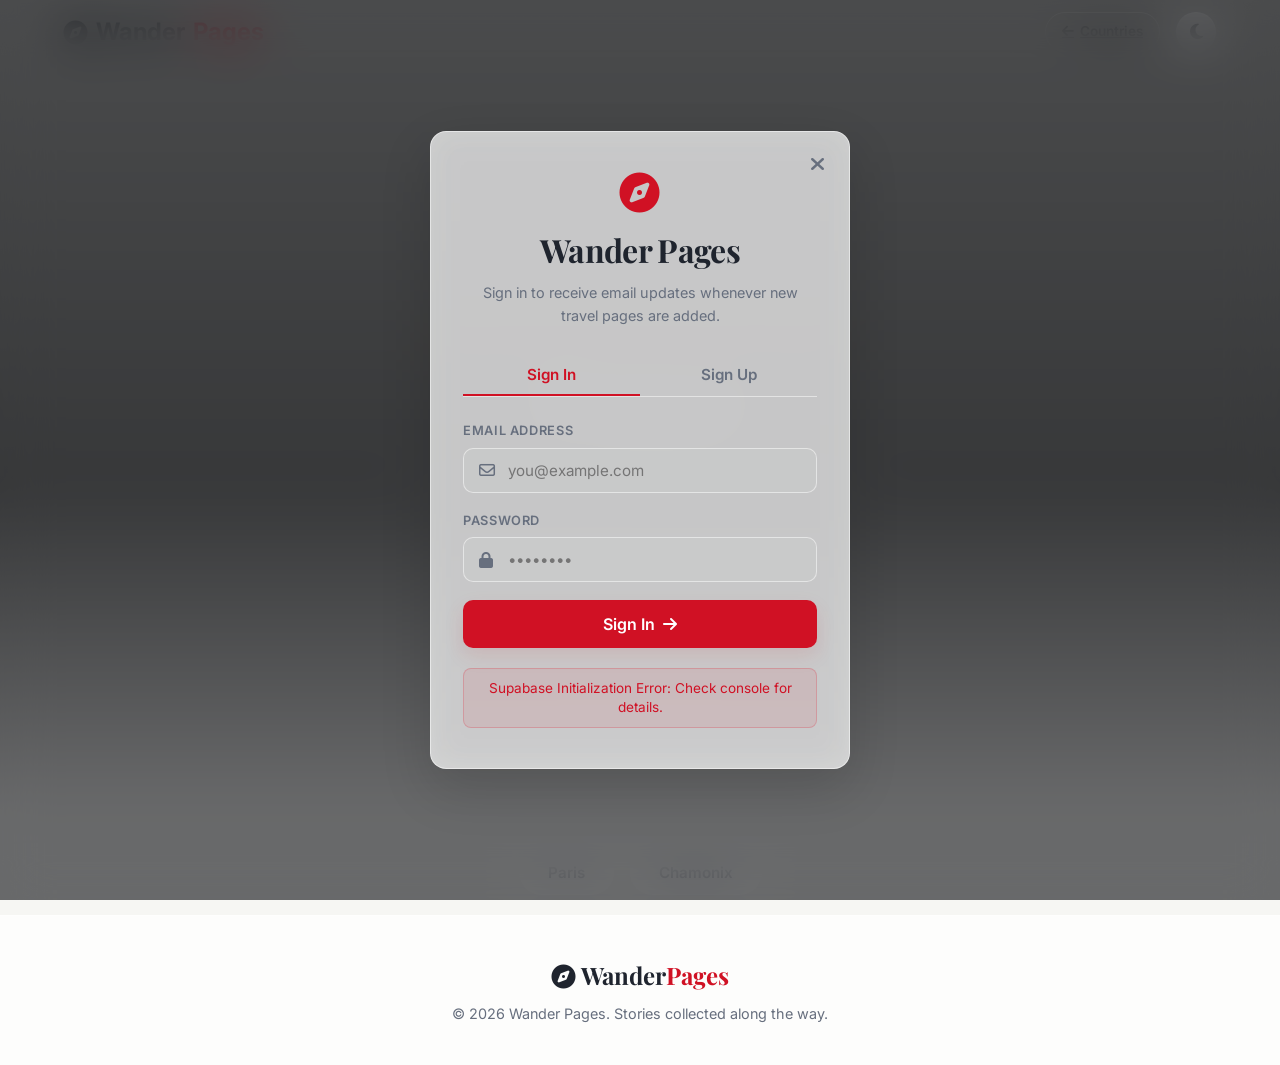
==== countries/france/index.html @ b69f9ffd "Convert website to multi-page static architecture with separated country folders" ====
<!DOCTYPE html>
<html lang="en" data-theme="light">
<head>
  <meta charset="UTF-8">
  <meta name="viewport" content="width=device-width, initial-scale=1.0">
  <title>France Journeys - Wander Pages</title>
  <meta name="description" content="Wander Pages is a personal travel diary sharing photographs, memories and stories collected along the way.">
  
  <!-- Font & CDN Optimizations -->
  <link rel="preconnect" href="https://cdnjs.cloudflare.com" crossorigin>
  <link rel="preconnect" href="https://fonts.googleapis.com">
  <link rel="preconnect" href="https://fonts.gstatic.com" crossorigin>
  <link href="https://fonts.googleapis.com/css2?family=Inter:wght@300;400;500;600;700&family=Playfair+Display:ital,wght@0,400;0,600;0,700;1,400&display=swap" rel="stylesheet">
  
  <!-- FontAwesome for Premium Icons -->
  <link rel="stylesheet" href="https://cdnjs.cloudflare.com/ajax/libs/font-awesome/6.4.0/css/all.min.css" integrity="sha512-iecdLmaskl7CVkqkXNQ/ZH/XLlvWZOJyj7Yy7tcenmpD1ypASozpmT/E0iPtmFIB46ZmdtAc9eNBvH0H/ZpiBw==" crossorigin="anonymous" referrerpolicy="no-referrer" />
  
  <!-- Custom Stylesheet -->
  <link rel="stylesheet" href="/style.css">
</head>
<body>

  <!-- Authentication Overlay Screen -->
  <div id="auth-overlay" class="auth-overlay">
    <div class="auth-card glass-panel">
      <!-- Close button to skip login -->
      <button id="auth-close-btn" class="auth-close-btn" aria-label="Close" title="Browse without logging in">
        <i class="fa-solid fa-xmark"></i>
      </button>
      <div class="auth-header">
        <i class="fa-solid fa-compass auth-logo-icon"></i>
        <h2>Wander Pages</h2>
        <p>Sign in to receive email updates whenever new travel pages are added.</p>
      </div>
      
      <!-- Tabs for toggling sign-in / sign-up -->
      <div class="auth-tabs">
        <button id="tab-signin" class="auth-tab-btn active">Sign In</button>
        <button id="tab-signup" class="auth-tab-btn">Sign Up</button>
      </div>

      <!-- Sign In Form -->
      <form id="signin-form" class="auth-form active">
        <div class="form-group">
          <label for="signin-email">Email Address</label>
          <div class="input-wrapper">
            <i class="fa-regular fa-envelope"></i>
            <input type="email" id="signin-email" placeholder="you@example.com" required>
          </div>
        </div>
        <div class="form-group">
          <label for="signin-password">Password</label>
          <div class="input-wrapper">
            <i class="fa-solid fa-lock"></i>
            <input type="password" id="signin-password" placeholder="••••••••" required>
          </div>
        </div>
        <button type="submit" class="auth-submit-btn">Sign In <i class="fa-solid fa-arrow-right"></i></button>
      </form>

      <!-- Sign Up Form -->
      <form id="signup-form" class="auth-form">
        <div class="form-group">
          <label for="signup-email">Email Address</label>
          <div class="input-wrapper">
            <i class="fa-regular fa-envelope"></i>
            <input type="email" id="signup-email" placeholder="you@example.com" required>
          </div>
        </div>
        <div class="form-group">
          <label for="signup-password">Password</label>
          <div class="input-wrapper">
            <i class="fa-solid fa-lock"></i>
            <input type="password" id="signup-password" placeholder="Min. 6 characters" minlength="6" required>
          </div>
        </div>
        <button type="submit" class="auth-submit-btn">Create Account <i class="fa-solid fa-user-plus"></i></button>
      </form>

      <!-- Status Messages -->
      <div id="auth-message" class="auth-message"></div>
    </div>
  </div>

  <!-- Navigation Header -->
  <header id="main-header">
    <div class="container nav-container">
      <a href="/" class="logo" id="header-logo-home">
        <i class="fa-solid fa-compass"></i> Wander<span>Pages</span>
      </a>
      
      <!-- Dynamic Stats Badges (Hidden on main country selector page) -->
      <div class="stats-pill-group" id="stats-pill-group" style="display: none;">
        <span class="stats-pill" id="stat-country"><i class="fa-solid fa-earth-americas"></i> Country</span>
        <span class="stats-pill" id="stat-city"><i class="fa-solid fa-city"></i> City</span>
        <span class="stats-pill" id="stat-days"><i class="fa-solid fa-calendar-days"></i> Duration</span>
      </div>

      <!-- Controls Group -->
      <div class="header-controls">
        <!-- Back to Countries Link -->
        <a href="/" class="back-btn-header" id="back-to-countries-btn">
          <i class="fa-solid fa-arrow-left"></i> Countries
        </a>

        <!-- User profile controls (loaded dynamically) -->
        <div class="user-profile-controls" id="user-controls" style="display: none;">
          <span class="user-email-text" id="user-email"></span>
          <button class="icon-btn" id="logout-btn" aria-label="Log Out" title="Sign Out">
            <i class="fa-solid fa-right-from-bracket"></i>
          </button>
        </div>

        <!-- Guest Sign In Button -->
        <button class="back-btn-header" id="login-btn" style="display: none;">
          <i class="fa-solid fa-right-to-bracket"></i> Sign In
        </button>

        <!-- Theme Toggle -->
        <button class="theme-toggle-btn" id="theme-toggle" aria-label="Toggle Theme">
          <i class="fa-solid fa-moon"></i>
        </button>
      </div>
    </div>
  </header>

  <!-- Hero Landing Section -->
  <section class="hero" id="hero-section">
    <div class="hero-content">
      <div class="hero-tagline" id="hero-tagline-text">Explore My Travels</div>
      <h1 id="hero-title-text">France</h1>
      <p class="lead" id="hero-lead-text">From soaring alpine glaciers to historical landmarks.</p>
    </div>
    
    <a href="#main-content-anchor" class="scroll-indicator">
      <span>Explore My Journeys</span>
      <i class="fa-solid fa-chevron-down"></i>
    </a>
  </section>

  <!-- Anchor to scroll down to -->
  <div id="main-content-anchor" style="position: relative; top: -80px;"></div>

  <!-- City Tabs Selector Container -->
  <div class="container" id="city-selector-view" style="display: none;">
    <!-- Rendered dynamically by app.js only if country has multiple cities -->
  </div>

  <!-- Main Layout Section (Journal Chapters View, Hidden by default) -->
  <main class="container main-layout" id="journal-section" style="display: none;">
    
    <!-- Sidebar navigation -->
    <aside class="sidebar glass-panel">
      <h2 class="sidebar-title">
        <i class="fa-solid fa-map-location-dot"></i> Chapters
      </h2>
      <ul class="chapter-nav-list" id="chapter-list">
        <!-- Chapters loaded based on active city -->
      </ul>
    </aside>

    <!-- Content details -->
    <article class="content-area glass-panel" id="content-container">
      <div class="chapter-content">
        <p>Loading journal contents...</p>
      </div>
    </article>

  </main>

  <!-- Image Lightbox Modal -->
  <div class="lightbox" id="image-lightbox">
    <div class="lightbox-content">
      <button class="lightbox-close" id="lightbox-close-btn">&times;</button>
      <img src="" alt="" id="lightbox-img">
      <div class="lightbox-caption" id="lightbox-caption-text">Image Caption</div>
      
      <!-- Nav Arrows -->
      <button class="lightbox-nav lightbox-prev" id="lightbox-prev-btn"><i class="fa-solid fa-chevron-left"></i></button>
      <button class="lightbox-nav lightbox-next" id="lightbox-next-btn"><i class="fa-solid fa-chevron-right"></i></button>
    </div>
  </div>

  <!-- Footer Section -->
  <footer>
    <div class="container">
      <div class="footer-logo">
        <i class="fa-solid fa-compass"></i> Wander<span>Pages</span>
      </div>
      <p>&copy; 2026 Wander Pages. Stories collected along the way.</p>
    </div>
  </footer>

  <!-- Scripts -->
  <!-- Supabase JS Client library CDN -->
  <script src="https://cdn.jsdelivr.net/npm/@supabase/supabase-js@2" defer></script>
  <script src="/config.js" defer></script>
  <script src="/data/france-data.js" defer></script>
  <script src="/app.js" defer></script>
</body>
</html>
---- style.css ----
/* Import Google Fonts */
@import url('https://fonts.googleapis.com/css2?family=Inter:wght@300;400;500;600;700&family=Playfair+Display:ital,wght@0,400;0,600;0,700;1,400&display=swap');

/* CSS Variables */
:root {
  --primary-color: hsl(354, 85%, 44%);      /* Swiss Crimson Red */
  --primary-hover: hsl(354, 85%, 38%);
  --secondary-color: hsl(38, 62%, 52%);     /* Warm Brass/Gold */
  --transition-speed: 0.22s;
  --transition-bezier: cubic-bezier(0.22, 1, 0.36, 1);
  --border-radius: 16px;
  --box-shadow: 0 10px 30px rgba(0, 0, 0, 0.05);

  /* Light Theme Variables */
  --bg-color: hsl(45, 15%, 96%);            /* Soft warm paper white */
  --bg-card: rgba(255, 255, 255, 0.75);     /* Glassmorphism white */
  --bg-card-hover: rgba(255, 255, 255, 0.9);
  --border-color: rgba(255, 255, 255, 0.5);
  --text-main: hsl(220, 20%, 15%);          /* Off-black/Slate */
  --text-muted: hsl(220, 10%, 45%);
  --glass-shadow: 0 8px 32px 0 rgba(100, 110, 140, 0.08);
  --accent-glow: rgba(222, 17, 39, 0.1);
  --scrollbar-track: hsl(45, 10%, 90%);
  --scrollbar-thumb: hsl(45, 10%, 75%);
}

[data-theme="dark"] {
  /* Dark Theme Variables */
  --bg-color: hsl(222, 25%, 8%);            /* Ink Black/Midnight Blue */
  --bg-card: rgba(20, 24, 33, 0.7);         /* Glassmorphism dark */
  --bg-card-hover: rgba(28, 34, 46, 0.85);
  --border-color: rgba(255, 255, 255, 0.08);
  --text-main: hsl(210, 17%, 90%);          /* Soft silver white */
  --text-muted: hsl(218, 11%, 65%);
  --glass-shadow: 0 8px 32px 0 rgba(0, 0, 0, 0.3);
  --accent-glow: rgba(222, 17, 39, 0.25);
  --scrollbar-track: hsl(222, 20%, 12%);
  --scrollbar-thumb: hsl(222, 15%, 25%);
}

/* Reset & Base Styles */
* {
  box-sizing: border-box;
  margin: 0;
  padding: 0;
}

html {
  scroll-behavior: smooth;
}

body {
  font-family: 'Inter', sans-serif;
  background-color: var(--bg-color);
  color: var(--text-main);
  line-height: 1.6;
  overflow-x: hidden;
  transition: background-color var(--transition-speed) var(--transition-bezier), 
              color var(--transition-speed) var(--transition-bezier);
}

/* Scrollbar Styling */
::-webkit-scrollbar {
  width: 10px;
}

::-webkit-scrollbar-track {
  background: var(--scrollbar-track);
}

::-webkit-scrollbar-thumb {
  background: var(--scrollbar-thumb);
  border-radius: 5px;
}

::-webkit-scrollbar-thumb:hover {
  background: var(--primary-color);
}

/* Typography */
h1, h2, h3, .font-display {
  font-family: 'Playfair Display', serif;
  font-weight: 700;
  letter-spacing: -0.02em;
}

p {
  font-weight: 400;
  color: var(--text-muted);
}

/* Container */
.container {
  max-width: 1200px;
  margin: 0 auto;
  padding: 0 24px;
}

/* Glassmorphism Card Style Utility */
.glass-panel {
  background: var(--bg-card);
  backdrop-filter: blur(16px);
  -webkit-backdrop-filter: blur(16px);
  border: 1px solid var(--border-color);
  border-radius: var(--border-radius);
  box-shadow: var(--glass-shadow);
  transition: background var(--transition-speed) var(--transition-bezier),
              border-color var(--transition-speed) var(--transition-bezier),
              transform 0.3s var(--transition-bezier),
              box-shadow 0.3s var(--transition-bezier);
}

/* Navigation Bar */
header {
  position: fixed;
  top: 0;
  left: 0;
  right: 0;
  z-index: 1000;
  padding: 12px 0; /* Keep header padding constant to prevent layout shifts (CLS) on scroll */
  transition: background-color var(--transition-speed) var(--transition-bezier),
              border-color var(--transition-speed) var(--transition-bezier),
              box-shadow var(--transition-speed) var(--transition-bezier);
}

header.scrolled {
  background: var(--bg-card);
  backdrop-filter: blur(12px);
  -webkit-backdrop-filter: blur(12px);
  border-bottom: 1px solid var(--border-color);
  box-shadow: var(--glass-shadow);
}

.nav-container {
  display: flex;
  justify-content: space-between;
  align-items: center;
}

.logo {
  font-size: 1.5rem;
  font-weight: 700;
  color: var(--text-main);
  text-decoration: none;
  display: flex;
  align-items: center;
  gap: 8px;
}

.logo span {
  color: var(--primary-color);
}

.stats-pill-group {
  display: flex;
  gap: 8px;
}

.stats-pill {
  font-size: 0.75rem;
  font-weight: 600;
  padding: 6px 12px;
  background: rgba(222, 17, 39, 0.08);
  border: 1px solid rgba(222, 17, 39, 0.15);
  color: var(--primary-color);
  border-radius: 100px;
}

.theme-toggle-btn {
  background: var(--bg-card);
  border: 1px solid var(--border-color);
  color: var(--text-main);
  cursor: pointer;
  width: 40px;
  height: 40px;
  border-radius: 50%;
  display: flex;
  align-items: center;
  justify-content: center;
  font-size: 1.1rem;
  box-shadow: var(--glass-shadow);
  transition: transform 0.3s var(--transition-bezier), background-color 0.3s;
}

.theme-toggle-btn:hover {
  transform: scale(1.1) rotate(15deg);
  background-color: var(--bg-card-hover);
}

/* Hero Section */
.hero {
  position: relative;
  height: 90vh;
  min-height: 600px;
  display: flex;
  align-items: center;
  justify-content: center;
  text-align: center;
  color: #fff;
  background-size: cover;
  background-position: center;
  background-attachment: fixed;
  overflow: hidden;
}

.hero::before {
  content: '';
  position: absolute;
  top: 0;
  left: 0;
  width: 100%;
  height: 100%;
  background: linear-gradient(
    to bottom,
    rgba(0, 0, 0, 0.3) 0%,
    rgba(0, 0, 0, 0.5) 60%,
    var(--bg-color) 100%
  );
  z-index: 1;
  transition: background var(--transition-speed) var(--transition-bezier);
}

.hero-content {
  position: relative;
  z-index: 2;
  max-width: 800px;
  padding: 0 20px;
  margin-top: 50px;
}

.hero-tagline {
  font-size: 0.9rem;
  font-weight: 700;
  text-transform: uppercase;
  letter-spacing: 0.3em;
  color: var(--secondary-color);
  margin-bottom: 16px;
  animation: fadeInDown 1s var(--transition-bezier);
}

.hero h1 {
  font-size: 4rem;
  margin-bottom: 24px;
  line-height: 1.1;
  text-shadow: 0 2px 20px rgba(0, 0, 0, 0.2);
  animation: fadeInUp 1s var(--transition-bezier);
}

.hero p.lead {
  font-size: 1.25rem;
  color: rgba(255, 255, 255, 0.9);
  max-width: 600px;
  margin: 0 auto 32px auto;
  text-shadow: 0 2px 10px rgba(0, 0, 0, 0.2);
  font-weight: 300;
  animation: fadeInUp 1.2s var(--transition-bezier);
}

.scroll-indicator {
  position: absolute;
  bottom: 40px;
  left: 50%;
  transform: translateX(-50%);
  z-index: 2;
  color: rgba(255, 255, 255, 0.7);
  font-size: 0.8rem;
  letter-spacing: 0.15em;
  text-transform: uppercase;
  display: flex;
  flex-direction: column;
  align-items: center;
  gap: 8px;
  text-decoration: none;
  animation: bounce 2s infinite;
}

.scroll-indicator i {
  font-size: 1.2rem;
}

/* Main Layout Grid */
.main-layout {
  display: grid;
  grid-template-columns: 320px 1fr;
  gap: 40px;
  margin-top: -80px; /* Overlap hero */
  position: relative;
  z-index: 10;
  padding-bottom: 100px;
}

/* Sidebar Navigation */
.sidebar {
  position: sticky;
  top: 100px;
  height: fit-content;
  padding: 30px;
}

.sidebar-title {
  font-size: 1.25rem;
  margin-bottom: 20px;
  padding-bottom: 12px;
  border-bottom: 2px solid rgba(222, 17, 39, 0.2);
  display: flex;
  align-items: center;
  gap: 10px;
}

.sidebar-title i {
  color: var(--primary-color);
}

.chapter-nav-list {
  display: flex;
  flex-direction: column;
  gap: 12px;
  list-style: none;
}

.chapter-nav-item {
  width: 100%;
}

.chapter-btn {
  width: 100%;
  text-align: left;
  background: transparent;
  border: 1px solid transparent;
  color: var(--text-muted);
  padding: 14px 20px;
  border-radius: 12px;
  cursor: pointer;
  font-family: 'Inter', sans-serif;
  font-weight: 500;
  font-size: 0.95rem;
  display: flex;
  flex-direction: column;
  gap: 4px;
  transition: background-color var(--transition-speed) var(--transition-bezier),
              border-color var(--transition-speed) var(--transition-bezier),
              color var(--transition-speed) var(--transition-bezier),
              transform var(--transition-speed) var(--transition-bezier),
              box-shadow var(--transition-speed) var(--transition-bezier);
}

.chapter-btn > span {
  display: flex;
  align-items: center;
  gap: 8px;
  transition: transform var(--transition-speed) var(--transition-bezier);
}

.chapter-btn .btn-subtitle {
  font-size: 0.75rem;
  color: var(--text-muted);
  opacity: 0.8;
  font-weight: 400;
}

.chapter-btn:hover {
  background: var(--bg-card-hover);
  color: var(--text-main);
  border-color: var(--border-color);
}

.chapter-btn:hover > span {
  transform: translateX(4px); /* Hardware accelerated translation instead of changing padding-left */
}

.chapter-btn.active {
  background: var(--primary-color);
  color: #fff;
  box-shadow: 0 8px 24px var(--accent-glow);
  transform: translateY(-2px);
}

.chapter-btn.active .btn-subtitle {
  color: rgba(255, 255, 255, 0.8);
}

/* Content Area */
.content-area {
  min-height: 600px;
}

.chapter-content {
  padding: 40px;
  opacity: 0;
  transform: translateY(20px);
  animation: slideFadeIn 0.6s var(--transition-bezier) forwards;
}

.chapter-header {
  margin-bottom: 30px;
}

.chapter-date-badge {
  display: inline-block;
  font-size: 0.75rem;
  font-weight: 700;
  text-transform: uppercase;
  letter-spacing: 0.1em;
  background: var(--primary-color);
  color: #fff;
  padding: 4px 12px;
  border-radius: 4px;
  margin-bottom: 12px;
  box-shadow: 0 4px 10px var(--accent-glow);
}

.chapter-title-main {
  font-size: 2.5rem;
  margin-bottom: 8px;
  line-height: 1.2;
}

.chapter-subtitle-main {
  font-size: 1.1rem;
  font-style: italic;
  color: var(--secondary-color);
  font-weight: 400;
}

.chapter-body {
  font-size: 1.05rem;
  color: var(--text-main);
  margin-bottom: 40px;
}

/* Stylized Dropcap for Journal Entry */
.journal-text {
  text-align: justify;
  margin-bottom: 24px;
  letter-spacing: 0.01em;
  line-height: 1.8;
}

.journal-text::first-letter {
  font-family: 'Playfair Display', serif;
  font-size: 3.5rem;
  float: left;
  margin-top: 8px;
  margin-right: 8px;
  line-height: 0.8;
  color: var(--primary-color);
  font-weight: 700;
}

/* Image Gallery Grid */
.gallery-section-title {
  font-size: 1.5rem;
  margin-bottom: 20px;
  display: flex;
  align-items: center;
  gap: 10px;
}

.gallery-section-title i {
  color: var(--secondary-color);
}

.gallery-grid {
  display: grid;
  grid-template-columns: repeat(auto-fill, minmax(280px, 1fr));
  gap: 20px;
}

.gallery-card {
  position: relative;
  aspect-ratio: 4/3;
  overflow: hidden;
  border-radius: 12px;
  border: 1px solid var(--border-color);
  cursor: pointer;
  box-shadow: 0 4px 20px rgba(0,0,0,0.04);
  transition: transform var(--transition-speed) var(--transition-bezier),
              box-shadow var(--transition-speed) var(--transition-bezier),
              border-color var(--transition-speed) var(--transition-bezier);
  background: var(--bg-card);
}

/* Empty / placeholder gallery card */
.gallery-card.placeholder {
  display: flex;
  flex-direction: column;
  align-items: center;
  justify-content: center;
  gap: 10px;
  color: var(--text-muted);
  cursor: default;
  border-style: dashed;
  border-width: 2px;
}

.gallery-card.placeholder:hover {
  transform: none;
  box-shadow: 0 4px 20px rgba(0,0,0,0.04);
  border-color: var(--border-color);
}

.gallery-card.placeholder .placeholder-icon {
  font-size: 2.5rem;
  opacity: 0.3;
}

.gallery-card.placeholder .placeholder-caption {
  font-size: 0.85rem;
  text-align: center;
  padding: 0 16px;
  opacity: 0.6;
  line-height: 1.4;
}

.gallery-card img {
  width: 100%;
  height: 100%;
  object-fit: cover;
  transition: transform 0.35s var(--transition-bezier);
}

.gallery-overlay {
  position: absolute;
  bottom: 0;
  left: 0;
  right: 0;
  background: linear-gradient(to top, rgba(0, 0, 0, 0.8) 0%, rgba(0, 0, 0, 0) 100%);
  padding: 20px;
  color: #fff;
  opacity: 0;
  transform: translateY(10px);
  transition: transform var(--transition-speed) var(--transition-bezier),
              opacity var(--transition-speed) var(--transition-bezier);
  display: flex;
  flex-direction: column;
  justify-content: flex-end;
  height: 60%;
}

.gallery-caption {
  font-size: 0.9rem;
  font-weight: 500;
  line-height: 1.3;
}

.gallery-card:hover {
  transform: translateY(-5px);
  box-shadow: 0 12px 30px rgba(0,0,0,0.15);
  border-color: rgba(222, 17, 39, 0.3);
}

.gallery-card:hover img {
  transform: scale(1.08);
}

.gallery-card:hover .gallery-overlay {
  opacity: 1;
  transform: translateY(0);
}

/* Lightbox Modal */
.lightbox {
  position: fixed;
  top: 0;
  left: 0;
  width: 100vw;
  height: 100vh;
  background: rgba(10, 12, 16, 0.95);
  backdrop-filter: blur(10px);
  -webkit-backdrop-filter: blur(10px);
  z-index: 2000;
  display: none;
  align-items: center;
  justify-content: center;
  opacity: 0;
  transition: opacity 0.3s ease;
}

.lightbox.active {
  display: flex;
  opacity: 1;
}

.lightbox-content {
  position: relative;
  max-width: 85%;
  max-height: 80%;
  display: flex;
  flex-direction: column;
  align-items: center;
}

.lightbox img {
  max-width: 100%;
  max-height: 75vh;
  object-fit: contain;
  border-radius: 8px;
  box-shadow: 0 20px 50px rgba(0,0,0,0.5);
  border: 1px solid rgba(255,255,255,0.1);
  transform: scale(0.95);
  transition: transform 0.3s var(--transition-bezier);
}

.lightbox.active img {
  transform: scale(1);
}

.lightbox-caption {
  color: #fff;
  margin-top: 16px;
  font-size: 1rem;
  text-align: center;
  font-family: 'Inter', sans-serif;
  max-width: 600px;
}

.lightbox-close {
  position: absolute;
  top: -45px;
  right: 0;
  background: transparent;
  border: none;
  color: #fff;
  font-size: 2rem;
  cursor: pointer;
  transition: transform 0.3s;
}

.lightbox-close:hover {
  transform: scale(1.2);
  color: var(--primary-color);
}

.lightbox-nav {
  position: absolute;
  top: 50%;
  transform: translateY(-50%);
  background: rgba(255,255,255,0.05);
  border: 1px solid rgba(255,255,255,0.1);
  color: #fff;
  font-size: 1.5rem;
  width: 50px;
  height: 50px;
  border-radius: 50%;
  cursor: pointer;
  display: flex;
  align-items: center;
  justify-content: center;
  transition: all 0.3s ease;
}

.lightbox-nav:hover {
  background: var(--primary-color);
  border-color: var(--primary-color);
  transform: translateY(-50%) scale(1.1);
}

.lightbox-prev {
  left: -70px;
}

.lightbox-next {
  right: -70px;
}

/* Footer Section */
footer {
  background: var(--bg-card);
  border-top: 1px solid var(--border-color);
  padding: 40px 0;
  text-align: center;
  font-size: 0.9rem;
  color: var(--text-muted);
}

.footer-logo {
  font-family: 'Playfair Display', serif;
  font-size: 1.5rem;
  font-weight: 700;
  color: var(--text-main);
  margin-bottom: 8px;
}

.footer-logo span {
  color: var(--primary-color);
}

/* Keyframes Animations */
@keyframes fadeInUp {
  from {
    opacity: 0;
    transform: translateY(30px);
  }
  to {
    opacity: 1;
    transform: translateY(0);
  }
}

@keyframes fadeInDown {
  from {
    opacity: 0;
    transform: translateY(-30px);
  }
  to {
    opacity: 1;
    transform: translateY(0);
  }
}

@keyframes slideFadeIn {
  from {
    opacity: 0;
    transform: translateY(20px);
  }
  to {
    opacity: 1;
    transform: translateY(0);
  }
}

@keyframes bounce {
  0%, 20%, 50%, 80%, 100% {
    transform: translateX(-50%) translateY(0);
  }
  40% {
    transform: translateX(-50%) translateY(-10px);
  }
  60% {
    transform: translateX(-50%) translateY(-5px);
  }
}

/* Responsive Styles */
@media (max-width: 1024px) {
  .main-layout {
    grid-template-columns: 1fr;
    gap: 30px;
    margin-top: -40px;
  }

  .sidebar {
    position: relative;
    top: 0;
    padding: 20px;
  }

  .chapter-nav-list {
    flex-direction: row;
    overflow-x: auto;
    padding-bottom: 8px;
  }

  .chapter-nav-item {
    flex: 0 0 auto;
    width: auto;
  }

  .chapter-btn {
    white-space: nowrap;
    padding: 10px 18px;
  }
  
  .hero h1 {
    font-size: 3rem;
  }
}

@media (max-width: 768px) {
  header {
    padding: 12px 0;
  }

  .nav-container {
    flex-direction: column;
    gap: 12px;
  }

  .hero h1 {
    font-size: 2.25rem;
  }

  .hero p.lead {
    font-size: 1rem;
  }

  .chapter-content {
    padding: 24px;
  }

  .chapter-title-main {
    font-size: 1.75rem;
  }

  .lightbox-nav {
    display: none; /* Hide nav arrows on mobile, rely on tap on image */
  }

  .lightbox-content {
    max-width: 95%;
  }

  .lightbox img {
    max-height: 60vh;
  }
}

/* Authentication CSS */
.auth-overlay {
  position: fixed;
  top: 0;
  left: 0;
  width: 100vw;
  height: 100vh;
  background: rgba(10, 12, 16, 0.6);
  backdrop-filter: blur(24px);
  -webkit-backdrop-filter: blur(24px);
  z-index: 2500;
  display: flex;
  align-items: center;
  justify-content: center;
  padding: 20px;
  transition: opacity 0.5s ease, visibility 0.5s;
}

.auth-overlay.hidden {
  opacity: 0;
  visibility: hidden;
  pointer-events: none;
}

.auth-card {
  position: relative;
  width: 100%;
  max-width: 420px;
  padding: 40px 32px;
  box-shadow: 0 20px 50px rgba(0, 0, 0, 0.15);
  animation: authFadeUp 0.6s var(--transition-bezier) forwards;
}

.auth-close-btn {
  position: absolute;
  top: 16px;
  right: 16px;
  background: transparent;
  border: none;
  color: var(--text-muted);
  font-size: 1.25rem;
  cursor: pointer;
  width: 32px;
  height: 32px;
  border-radius: 50%;
  display: flex;
  align-items: center;
  justify-content: center;
  transition: all 0.3s ease;
  z-index: 10;
}

.auth-close-btn:hover {
  background: rgba(255, 255, 255, 0.15);
  color: var(--primary-color);
  transform: scale(1.1);
}

[data-theme="dark"] .auth-close-btn:hover {
  background: rgba(255, 255, 255, 0.08);
}

@keyframes authFadeUp {
  from {
    opacity: 0;
    transform: translateY(30px);
  }
  to {
    opacity: 1;
    transform: translateY(0);
  }
}

.auth-header {
  text-align: center;
  margin-bottom: 28px;
}

.auth-logo-icon {
  font-size: 2.5rem;
  color: var(--primary-color);
  margin-bottom: 12px;
  animation: pulseLogo 3s infinite ease-in-out;
}

@keyframes pulseLogo {
  0%, 100% { transform: scale(1); }
  50% { transform: scale(1.08); filter: drop-shadow(0 0 10px rgba(222, 17, 39, 0.4)); }
}

.auth-header h2 {
  font-size: 2rem;
  color: var(--text-main);
  margin-bottom: 6px;
}

.auth-header p {
  font-size: 0.9rem;
  color: var(--text-muted);
}

.auth-tabs {
  display: flex;
  border-bottom: 1px solid var(--border-color);
  margin-bottom: 24px;
}

.auth-tab-btn {
  flex: 1;
  background: transparent;
  border: none;
  border-bottom: 2px solid transparent;
  color: var(--text-muted);
  font-family: 'Inter', sans-serif;
  font-weight: 600;
  font-size: 0.95rem;
  padding: 10px 0;
  cursor: pointer;
  transition: all 0.3s ease;
}

.auth-tab-btn:hover {
  color: var(--text-main);
}

.auth-tab-btn.active {
  color: var(--primary-color);
  border-color: var(--primary-color);
}

.auth-form {
  display: none;
  flex-direction: column;
  gap: 18px;
}

.auth-form.active {
  display: flex;
}

.form-group {
  display: flex;
  flex-direction: column;
  gap: 6px;
}

.form-group label {
  font-size: 0.8rem;
  font-weight: 600;
  text-transform: uppercase;
  letter-spacing: 0.05em;
  color: var(--text-muted);
}

.input-wrapper {
  position: relative;
  display: flex;
  align-items: center;
}

.input-wrapper i {
  position: absolute;
  left: 16px;
  color: var(--text-muted);
  font-size: 1rem;
}

.input-wrapper input {
  width: 100%;
  padding: 12px 16px 12px 44px;
  border-radius: 10px;
  border: 1px solid var(--border-color);
  background: rgba(255, 255, 255, 0.05);
  color: var(--text-main);
  font-family: 'Inter', sans-serif;
  font-size: 0.95rem;
  transition: border-color 0.3s, box-shadow 0.3s;
}

.input-wrapper input:focus {
  outline: none;
  border-color: var(--primary-color);
  box-shadow: 0 0 0 3px rgba(222, 17, 39, 0.15);
}

.form-checkbox-group {
  display: flex;
  align-items: flex-start;
  gap: 10px;
  margin-top: 4px;
}

.form-checkbox-group input[type="checkbox"] {
  margin-top: 4px;
  accent-color: var(--primary-color);
  width: 16px;
  height: 16px;
  cursor: pointer;
}

.form-checkbox-group label {
  font-size: 0.85rem;
  color: var(--text-muted);
  cursor: pointer;
  user-select: none;
  line-height: 1.4;
}

.auth-submit-btn {
  background: var(--primary-color);
  color: #fff;
  border: none;
  border-radius: 10px;
  padding: 14px;
  font-family: 'Inter', sans-serif;
  font-weight: 600;
  font-size: 1rem;
  cursor: pointer;
  display: flex;
  align-items: center;
  justify-content: center;
  gap: 8px;
  transition: all 0.3s var(--transition-bezier);
  box-shadow: 0 8px 20px var(--accent-glow);
}

.auth-submit-btn:hover {
  background: var(--primary-hover);
  transform: translateY(-2px);
  box-shadow: 0 12px 24px rgba(222, 17, 39, 0.35);
}

.auth-message {
  margin-top: 20px;
  font-size: 0.85rem;
  text-align: center;
  padding: 10px;
  border-radius: 8px;
  display: none;
  line-height: 1.4;
}

.auth-message.error {
  display: block;
  background: rgba(222, 17, 39, 0.08);
  border: 1px solid rgba(222, 17, 39, 0.2);
  color: var(--primary-color);
}

.auth-message.success {
  display: block;
  background: rgba(46, 117, 89, 0.08);
  border: 1px solid rgba(46, 117, 89, 0.2);
  color: hsl(156, 44%, 32%);
}

[data-theme="dark"] .auth-message.success {
  color: hsl(156, 44%, 48%);
  background: rgba(46, 200, 89, 0.05);
}

/* User Controls Styling in Header */
.header-controls {
  display: flex;
  align-items: center;
  gap: 16px;
}

.user-profile-controls {
  display: flex;
  align-items: center;
  gap: 12px;
  background: var(--bg-card);
  border: 1px solid var(--border-color);
  padding: 4px 6px 4px 14px;
  border-radius: 100px;
  box-shadow: var(--glass-shadow);
}

.user-email-text {
  font-size: 0.8rem;
  font-weight: 500;
  color: var(--text-muted);
  max-width: 140px;
  overflow: hidden;
  text-overflow: ellipsis;
  white-space: nowrap;
}

.icon-btn {
  background: transparent;
  border: none;
  color: var(--text-muted);
  cursor: pointer;
  width: 32px;
  height: 32px;
  border-radius: 50%;
  display: flex;
  align-items: center;
  justify-content: center;
  font-size: 1rem;
  transition: all 0.3s;
}

.icon-btn:hover {
  background: rgba(255, 255, 255, 0.1);
  color: var(--text-main);
  transform: scale(1.05);
}

.icon-btn#logout-btn:hover {
  color: var(--primary-color);
  background: rgba(222, 17, 39, 0.08);
}

/* Responsive Hide Email */
@media (max-width: 600px) {
  .user-email-text {
    display: none;
  }
  .user-profile-controls {
    padding: 4px;
  }
}

/* Country Selection UI */
.country-selection-view {
  margin-top: -60px;
  position: relative;
  z-index: 10;
  padding-bottom: 80px;
}

.section-title {
  font-size: 1.75rem;
  margin-bottom: 24px;
  padding-bottom: 12px;
  border-bottom: 2px solid var(--border-color);
  display: flex;
  align-items: center;
  gap: 12px;
}

.section-title i {
  color: var(--primary-color);
}

.country-grid {
  display: grid;
  grid-template-columns: repeat(auto-fit, minmax(320px, 1fr));
  gap: 30px;
}

.country-card {
  position: relative;
  height: 380px;
  border-radius: var(--border-radius);
  overflow: hidden;
  cursor: pointer;
  border: 1px solid var(--border-color);
  box-shadow: var(--glass-shadow);
  transition: transform var(--transition-speed) var(--transition-bezier),
              box-shadow var(--transition-speed) var(--transition-bezier),
              border-color var(--transition-speed) var(--transition-bezier);
  background-color: var(--bg-card);
}

.country-card-bg {
  position: absolute;
  top: 0;
  left: 0;
  width: 100%;
  height: 100%;
  background-size: cover;
  background-position: center;
  transition: transform 0.6s var(--transition-bezier);
}

.country-card-overlay {
  position: absolute;
  top: 0;
  left: 0;
  width: 100%;
  height: 100%;
  background: linear-gradient(
    to top,
    rgba(10, 12, 16, 0.95) 0%,
    rgba(10, 12, 16, 0.5) 50%,
    rgba(10, 12, 16, 0) 100%
  );
  z-index: 2;
  transition: background var(--transition-speed) var(--transition-bezier);
}

.country-card-content {
  position: absolute;
  bottom: 0;
  left: 0;
  right: 0;
  padding: 30px;
  color: #fff;
  z-index: 3;
  display: flex;
  flex-direction: column;
  gap: 8px;
}

.country-card-flag {
  font-size: 1.5rem;
  margin-bottom: 4px;
}

.country-card-name {
  font-size: 2rem;
  font-weight: 700;
  line-height: 1.1;
  font-family: 'Playfair Display', serif;
}

.country-card-tagline {
  font-size: 0.95rem;
  color: rgba(255, 255, 255, 0.8);
  font-weight: 300;
  margin-bottom: 8px;
}

.country-card-btn {
  background: rgba(255, 255, 255, 0.15);
  border: 1px solid rgba(255, 255, 255, 0.25);
  color: #fff;
  padding: 8px 18px;
  border-radius: 100px;
  font-family: 'Inter', sans-serif;
  font-weight: 600;
  font-size: 0.85rem;
  width: fit-content;
  display: flex;
  align-items: center;
  gap: 6px;
  transition: background-color var(--transition-speed) ease,
              border-color var(--transition-speed) ease,
              transform var(--transition-speed) ease;
  cursor: pointer;
  backdrop-filter: blur(8px);
}

.country-card:hover {
  transform: translateY(-8px);
  box-shadow: 0 20px 40px rgba(0, 0, 0, 0.3);
  border-color: var(--primary-color);
}

.country-card:hover .country-card-bg {
  transform: scale(1.06);
}

.country-card:hover .country-card-btn {
  background: var(--primary-color);
  border-color: var(--primary-color);
  transform: translateX(4px);
}

/* Back button in Header */
.back-btn-header {
  background: transparent;
  border: 1px solid var(--border-color);
  color: var(--text-main);
  padding: 8px 16px;
  border-radius: 100px;
  cursor: pointer;
  font-family: 'Inter', sans-serif;
  font-weight: 600;
  font-size: 0.85rem;
  display: flex;
  align-items: center;
  gap: 6px;
  transition: background-color var(--transition-speed),
              color var(--transition-speed),
              border-color var(--transition-speed),
              transform var(--transition-speed);
}

.back-btn-header:hover {
  background: var(--primary-color);
  color: #fff;
  border-color: var(--primary-color);
  transform: translateX(-3px);
}

/* Animations for transitioning views */
.fade-out {
  animation: viewFadeOut 0.4s var(--transition-bezier) forwards;
}

.fade-in {
  animation: viewFadeIn 0.4s var(--transition-bezier) forwards;
}

@keyframes viewFadeOut {
  from { opacity: 1; transform: scale(1); }
  to { opacity: 0; transform: scale(0.98); }
}

@keyframes viewFadeIn {
  from { opacity: 0; transform: scale(0.98); }
  to { opacity: 1; transform: scale(1); }
}

/* City Selection UI */
.city-selection-view {
  margin-top: -60px;
  position: relative;
  z-index: 10;
  padding-bottom: 80px;
}

.city-grid {
  display: grid;
  grid-template-columns: repeat(auto-fit, minmax(320px, 1fr));
  gap: 30px;
}

.city-card {
  position: relative;
  height: 380px;
  border-radius: var(--border-radius);
  overflow: hidden;
  cursor: pointer;
  border: 1px solid var(--border-color);
  box-shadow: var(--glass-shadow);
  transition: transform var(--transition-speed) var(--transition-bezier),
              box-shadow var(--transition-speed) var(--transition-bezier),
              border-color var(--transition-speed) var(--transition-bezier);
  background-color: var(--bg-card);
}

.city-card:hover {
  transform: translateY(-8px);
  box-shadow: 0 20px 40px rgba(0, 0, 0, 0.3);
  border-color: var(--primary-color);
}

.city-card-bg {
  position: absolute;
  top: 0;
  left: 0;
  width: 100%;
  height: 100%;
  background-size: cover;
  background-position: center;
  transition: transform 0.6s var(--transition-bezier);
}

.city-card:hover .city-card-bg {
  transform: scale(1.06);
}

.city-card-overlay {
  position: absolute;
  top: 0;
  left: 0;
  width: 100%;
  height: 100%;
  background: linear-gradient(
    to top,
    rgba(10, 12, 16, 0.95) 0%,
    rgba(10, 12, 16, 0.5) 50%,
    rgba(10, 12, 16, 0) 100%
  );
  z-index: 2;
  transition: background var(--transition-speed) var(--transition-bezier);
}

.city-card-content {
  position: absolute;
  bottom: 0;
  left: 0;
  right: 0;
  padding: 30px;
  color: #fff;
  z-index: 3;
  display: flex;
  flex-direction: column;
  gap: 8px;
}

.city-card-name {
  font-size: 2rem;
  font-weight: 700;
  line-height: 1.1;
  font-family: 'Playfair Display', serif;
}

.city-card-tagline {
  font-size: 0.95rem;
  color: rgba(255, 255, 255, 0.8);
  font-weight: 300;
  margin-bottom: 8px;
}

.city-card-btn {
  background: rgba(255, 255, 255, 0.15);
  border: 1px solid rgba(255, 255, 255, 0.25);
  color: #fff;
  padding: 8px 18px;
  border-radius: 100px;
  font-family: 'Inter', sans-serif;
  font-weight: 600;
  font-size: 0.85rem;
  width: fit-content;
  display: flex;
  align-items: center;
  gap: 6px;
  transition: background-color var(--transition-speed) ease,
              border-color var(--transition-speed) ease,
              transform var(--transition-speed) ease;
  cursor: pointer;
  backdrop-filter: blur(8px);
}

.city-card:hover .city-card-btn {
  background: var(--primary-color);
  border-color: var(--primary-color);
  transform: translateX(4px);
}

/* City Details Styles */
.city-header-hero {
  width: 100%;
  height: 280px;
  border-radius: 12px;
  overflow: hidden;
  margin-bottom: 24px;
}

.city-header-hero img {
  width: 100%;
  height: 100%;
  object-fit: cover;
}

.city-intro-section {
  font-size: 1.1rem;
  line-height: 1.6;
  margin-bottom: 30px;
  font-style: italic;
  color: var(--text-main);
  border-left: 4px solid var(--primary-color);
  padding-left: 20px;
}

.city-reflections-container {
  margin-top: 40px;
  padding-top: 30px;
  border-top: 1px solid var(--border-color);
  display: flex;
  flex-direction: column;
  gap: 24px;
}

.reflection-card {
  padding: 24px;
  border-radius: 12px;
  background: var(--bg-card);
  border: 1px solid var(--border-color);
  box-shadow: 0 4px 15px rgba(0, 0, 0, 0.02);
}

.reflection-card h4 {
  font-size: 1.1rem;
  margin-top: 0;
  margin-bottom: 12px;
  display: flex;
  align-items: center;
  gap: 8px;
  color: var(--primary-color);
}

.reflection-card.favorite-memory {
  border-left: 4px solid var(--secondary-color);
}

.reflection-card.lessons-learned {
  border-left: 4px solid var(--primary-color);
}

.experience-tags {
  display: flex;
  flex-wrap: wrap;
  gap: 10px;
  margin-top: 8px;
}

.experience-tag {
  background: var(--bg-card-hover);
  border: 1px solid var(--border-color);
  padding: 6px 14px;
  border-radius: 100px;
  font-size: 0.85rem;
  color: var(--text-main);
}

.city-navigation-footer {
  margin-top: 40px;
  padding-top: 24px;
  border-top: 1px solid var(--border-color);
  display: flex;
  justify-content: space-between;
  align-items: center;
  flex-wrap: wrap;
  gap: 16px;
}

.city-nav-link {
  font-family: 'Inter', sans-serif;
  font-weight: 600;
  font-size: 0.9rem;
  color: var(--text-muted);
  text-decoration: none;
  display: flex;
  align-items: center;
  gap: 8px;
  transition: color var(--transition-speed);
}

.city-nav-link:hover {
  color: var(--primary-color);
}

.city-action-buttons {
  margin-top: 24px;
  display: flex;
  justify-content: center;
  gap: 16px;
  flex-wrap: wrap;
}

.btn-secondary-outline {
  background: transparent;
  border: 1px solid var(--border-color);
  color: var(--text-main);
  padding: 10px 20px;
  border-radius: 100px;
  font-family: 'Inter', sans-serif;
  font-weight: 600;
  font-size: 0.85rem;
  cursor: pointer;
  display: flex;
  align-items: center;
  gap: 8px;
  transition: all var(--transition-speed);
}

.btn-secondary-outline:hover {
  background: var(--bg-card-hover);
  border-color: var(--text-muted);
}

/* Tab Selector Styles for City Navigation */
.city-tab-btn.active {
  background: var(--primary-color) !important;
  color: #fff !important;
  border-color: var(--primary-color) !important;
  box-shadow: 0 8px 24px var(--accent-glow);
  transform: translateY(-2px);
}

.city-tab-btn:hover:not(.active) {
  background: var(--bg-card-hover) !important;
  border-color: var(--text-muted) !important;
}

/* Keyboard A11y Focus Outlines */
.country-card:focus-visible {
  outline: 3px solid var(--primary-color);
  outline-offset: 4px;
}

.city-card:focus-visible {
  outline: 3px solid var(--primary-color);
  outline-offset: 4px;
}

/* Prefers Reduced Motion overrides */
@media (prefers-reduced-motion: reduce) {
  * {
    animation-delay: 0s !important;
    animation-duration: 0s !important;
    animation-iteration-count: 1 !important;
    transition-duration: 0s !important;
    scroll-behavior: auto !important;
  }
}
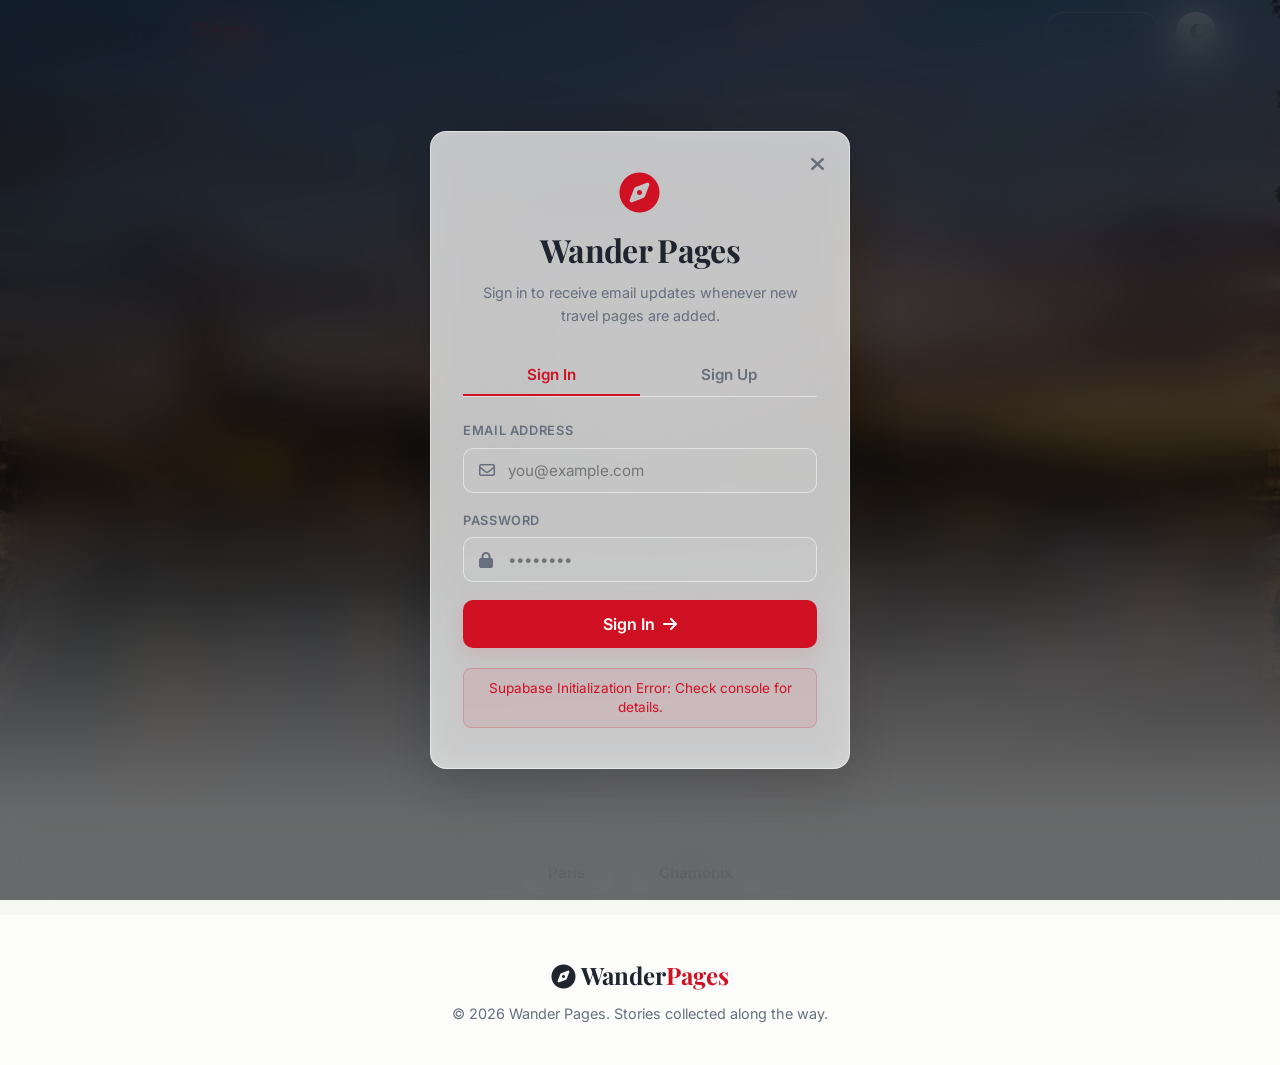
==== commit 16772177: "Fix country subpage loading visibility and correct relative path resolution" ====
--- a/countries/france/index.html
+++ b/countries/france/index.html
@@ -197,5 +197,20 @@
   <script src="/config.js" defer></script>
   <script src="/data/france-data.js" defer></script>
   <script src="/app.js" defer></script>
+  <script>
+    setTimeout(() => {
+      const container = document.getElementById('content-container');
+      if (container && container.innerHTML.includes('Loading journal contents...')) {
+        container.innerHTML = `
+          <div class="chapter-content" style="text-align: center; padding: 40px;">
+            <i class="fa-solid fa-circle-exclamation" style="font-size: 3rem; color: var(--primary-color); margin-bottom: 16px;"></i>
+            <h2>Oops! Unable to load travel diaries</h2>
+            <p style="margin-top: 12px; color: var(--text-muted);">Please check your internet connection or try refreshing the page. If you are browsing locally, make sure you are running a local development server.</p>
+            <button onclick="window.location.reload()" class="btn-secondary-outline" style="margin: 20px auto 0;">Retry Page Load</button>
+          </div>
+        `;
+      }
+    }, 4000);
+  </script>
 </body>
 </html>
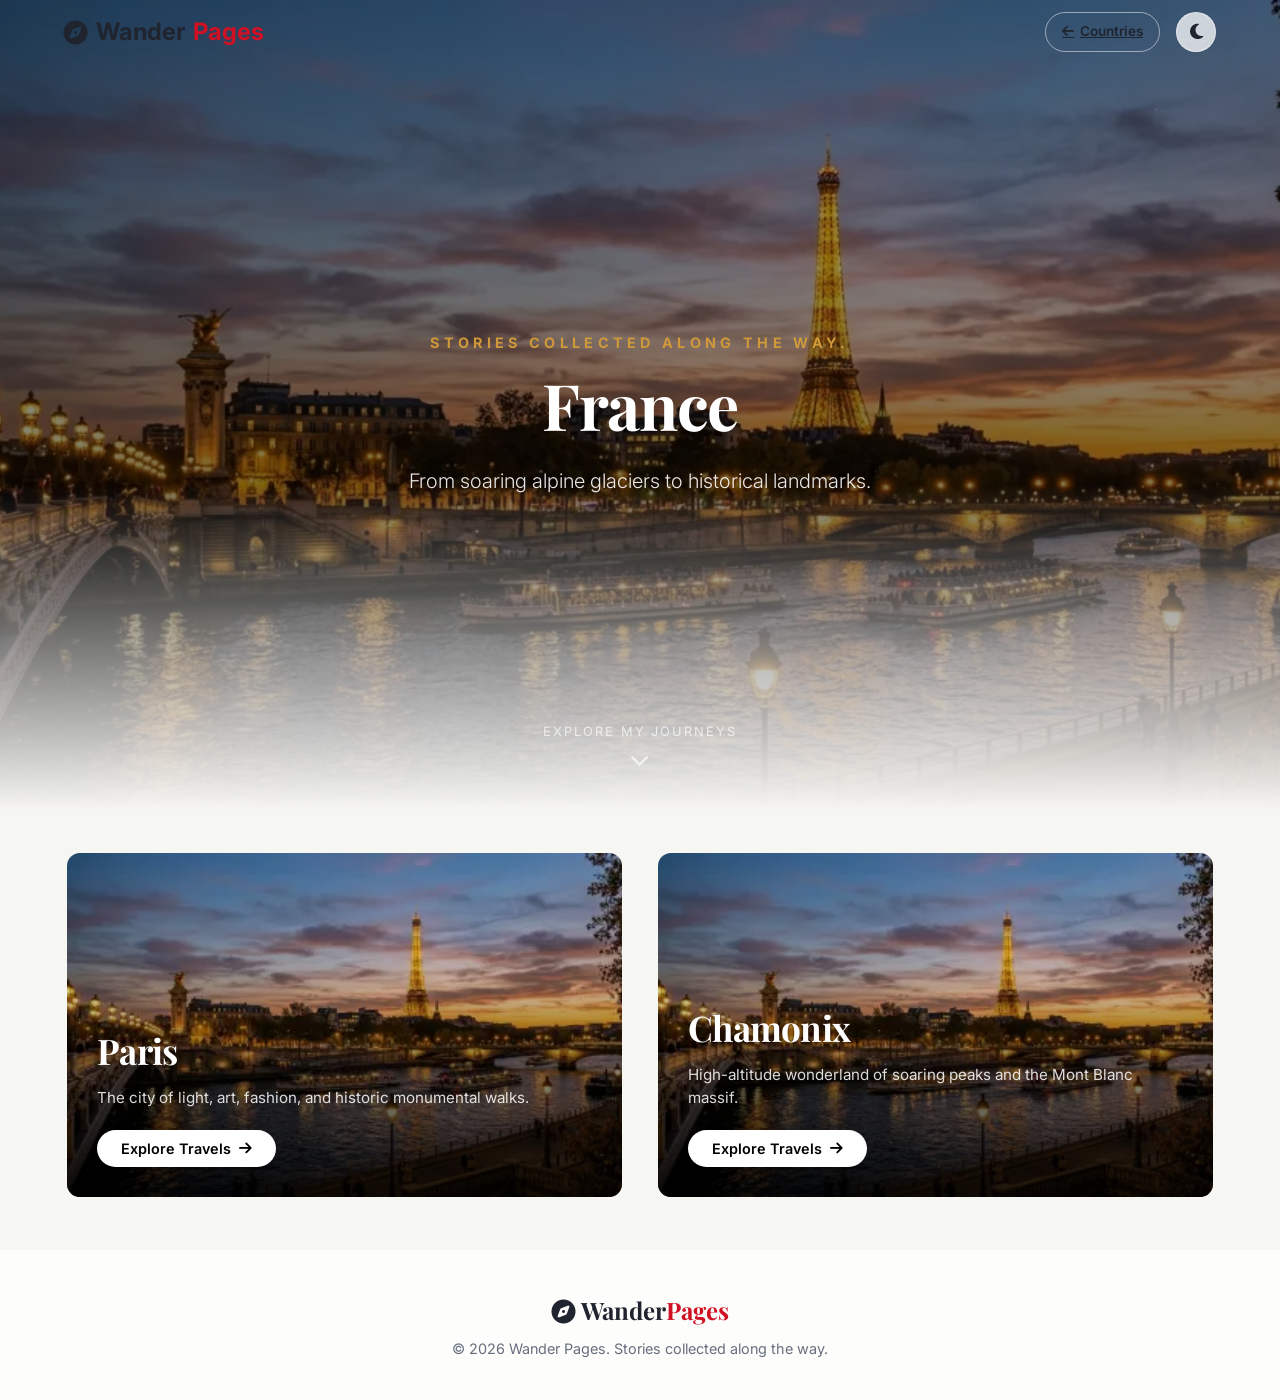
==== commit 207edae1: "Fix Sign-In modal flashing on navigation and France city content overlap" ====
--- a/countries/france/index.html
+++ b/countries/france/index.html
@@ -21,7 +21,7 @@
 <body>
 
   <!-- Authentication Overlay Screen -->
-  <div id="auth-overlay" class="auth-overlay">
+  <div id="auth-overlay" class="auth-overlay hidden">
     <div class="auth-card glass-panel">
       <!-- Close button to skip login -->
       <button id="auth-close-btn" class="auth-close-btn" aria-label="Close" title="Browse without logging in">
@@ -141,32 +141,32 @@
   <!-- Anchor to scroll down to -->
   <div id="main-content-anchor" style="position: relative; top: -80px;"></div>
 
-  <!-- City Tabs Selector Container -->
-  <div class="container" id="city-selector-view" style="display: none;">
+  <!-- City Selection Section -->
+  <section class="container city-selection-section" id="city-selector-view" style="display: none;">
     <!-- Rendered dynamically by app.js only if country has multiple cities -->
-  </div>
-
-  <!-- Main Layout Section (Journal Chapters View, Hidden by default) -->
-  <main class="container main-layout" id="journal-section" style="display: none;">
-    
-    <!-- Sidebar navigation -->
-    <aside class="sidebar glass-panel">
-      <h2 class="sidebar-title">
-        <i class="fa-solid fa-map-location-dot"></i> Chapters
-      </h2>
-      <ul class="chapter-nav-list" id="chapter-list">
-        <!-- Chapters loaded based on active city -->
-      </ul>
-    </aside>
-
-    <!-- Content details -->
-    <article class="content-area glass-panel" id="content-container">
-      <div class="chapter-content">
-        <p>Loading journal contents...</p>
-      </div>
-    </article>
-
-  </main>
+  </section>
+
+  <!-- Selected City Content Section -->
+  <section class="container selected-city-section" id="journal-section" style="display: none;">
+    <div class="main-layout france-main-layout">
+      <!-- Sidebar navigation -->
+      <aside class="sidebar glass-panel">
+        <h2 class="sidebar-title">
+          <i class="fa-solid fa-map-location-dot"></i> Chapters
+        </h2>
+        <ul class="chapter-nav-list" id="chapter-list">
+          <!-- Chapters loaded based on active city -->
+        </ul>
+      </aside>
+
+      <!-- Content details -->
+      <article class="content-area glass-panel" id="content-container">
+        <div class="chapter-content">
+          <p>Loading journal contents...</p>
+        </div>
+      </article>
+    </div>
+  </section>
 
   <!-- Image Lightbox Modal -->
   <div class="lightbox" id="image-lightbox">
--- a/style.css
+++ b/style.css
@@ -824,9 +824,24 @@
 }
 
 .auth-overlay.hidden {
-  opacity: 0;
-  visibility: hidden;
-  pointer-events: none;
+  display: none !important;
+}
+
+/* France Layout Overrides to prevent overlap */
+.city-selection-section {
+  margin-top: 40px;
+  margin-bottom: 50px;
+}
+
+.france-main-layout {
+  margin-top: 0 !important;
+}
+
+@media (max-width: 768px) {
+  .city-selection-section {
+    margin-top: 20px;
+    margin-bottom: 30px;
+  }
 }
 
 .auth-card {
@@ -1588,6 +1603,149 @@
   outline-offset: 4px;
 }
 
+/* Large City Cards Selector Styles */
+.city-cards-container {
+  display: grid;
+  grid-template-columns: 1fr 1fr;
+  gap: 30px;
+  margin: 40px 0;
+  width: 100%;
+}
+
+.city-selection-card {
+  position: relative;
+  height: 350px;
+  border-radius: 16px;
+  overflow: hidden;
+  cursor: pointer;
+  display: flex;
+  flex-direction: column;
+  justify-content: flex-end;
+  padding: 30px;
+  box-shadow: var(--shadow-md);
+  transition: transform 0.4s var(--transition-bezier), box-shadow 0.4s var(--transition-bezier), border-color 0.4s var(--transition-bezier);
+  border: 3px solid transparent;
+}
+
+.city-selection-card-bg {
+  position: absolute;
+  top: 0;
+  left: 0;
+  right: 0;
+  bottom: 0;
+  background-size: cover;
+  background-position: center;
+  transition: transform 0.6s var(--transition-bezier);
+  z-index: 1;
+}
+
+.city-selection-card-overlay {
+  position: absolute;
+  top: 0;
+  left: 0;
+  right: 0;
+  bottom: 0;
+  background: linear-gradient(to top, rgba(0, 0, 0, 0.85) 0%, rgba(0, 0, 0, 0.2) 60%, rgba(0, 0, 0, 0) 100%);
+  transition: opacity 0.4s var(--transition-bezier);
+  z-index: 2;
+}
+
+.city-selection-card-content {
+  position: relative;
+  z-index: 3;
+  color: #ffffff;
+  text-align: left;
+}
+
+.city-selection-card-title {
+  font-family: 'Playfair Display', serif;
+  font-size: 2.2rem;
+  font-weight: 700;
+  margin: 0 0 8px;
+  text-shadow: 0 2px 4px rgba(0,0,0,0.3);
+  color: #ffffff;
+}
+
+.city-selection-card-desc {
+  font-family: 'Inter', sans-serif;
+  font-size: 0.95rem;
+  color: rgba(255, 255, 255, 0.85);
+  margin: 0 0 20px;
+  max-width: 90%;
+  line-height: 1.5;
+}
+
+.city-selection-card-btn {
+  background: #ffffff;
+  color: #000000;
+  border: none;
+  padding: 10px 24px;
+  border-radius: 100px;
+  font-family: 'Inter', sans-serif;
+  font-weight: 600;
+  font-size: 0.9rem;
+  cursor: pointer;
+  display: inline-flex;
+  align-items: center;
+  gap: 8px;
+  transition: all 0.22s var(--transition-bezier);
+  box-shadow: 0 4px 12px rgba(0,0,0,0.15);
+  width: fit-content;
+}
+
+/* Hover and Focus States */
+.city-selection-card:hover {
+  transform: translateY(-8px);
+  box-shadow: 0 16px 36px var(--accent-glow);
+}
+
+.city-selection-card:hover .city-selection-card-bg {
+  transform: scale(1.05);
+}
+
+.city-selection-card:hover .city-selection-card-overlay {
+  background: linear-gradient(to top, rgba(0, 0, 0, 0.9) 0%, rgba(0, 0, 0, 0.3) 60%, rgba(0, 0, 0, 0.1) 100%);
+}
+
+.city-selection-card:hover .city-selection-card-btn {
+  background: var(--primary-color);
+  color: #ffffff;
+  box-shadow: 0 4px 16px var(--accent-glow);
+}
+
+/* Focus style for Keyboard A11y */
+.city-selection-card:focus-visible {
+  outline: 3px solid var(--primary-color);
+  outline-offset: 4px;
+}
+
+/* Active Highlight state when selected */
+.city-selection-card.active {
+  border-color: var(--primary-color);
+  box-shadow: 0 0 24px var(--accent-glow);
+}
+
+/* Mobile Stacking Layout */
+@media (max-width: 768px) {
+  .city-cards-container {
+    grid-template-columns: 1fr;
+    gap: 20px;
+  }
+  
+  .city-selection-card {
+    height: 300px;
+    padding: 20px;
+  }
+  
+  .city-selection-card-title {
+    font-size: 1.8rem;
+  }
+  
+  .city-selection-card-desc {
+    font-size: 0.9rem;
+  }
+}
+
 /* Prefers Reduced Motion overrides */
 @media (prefers-reduced-motion: reduce) {
   * {
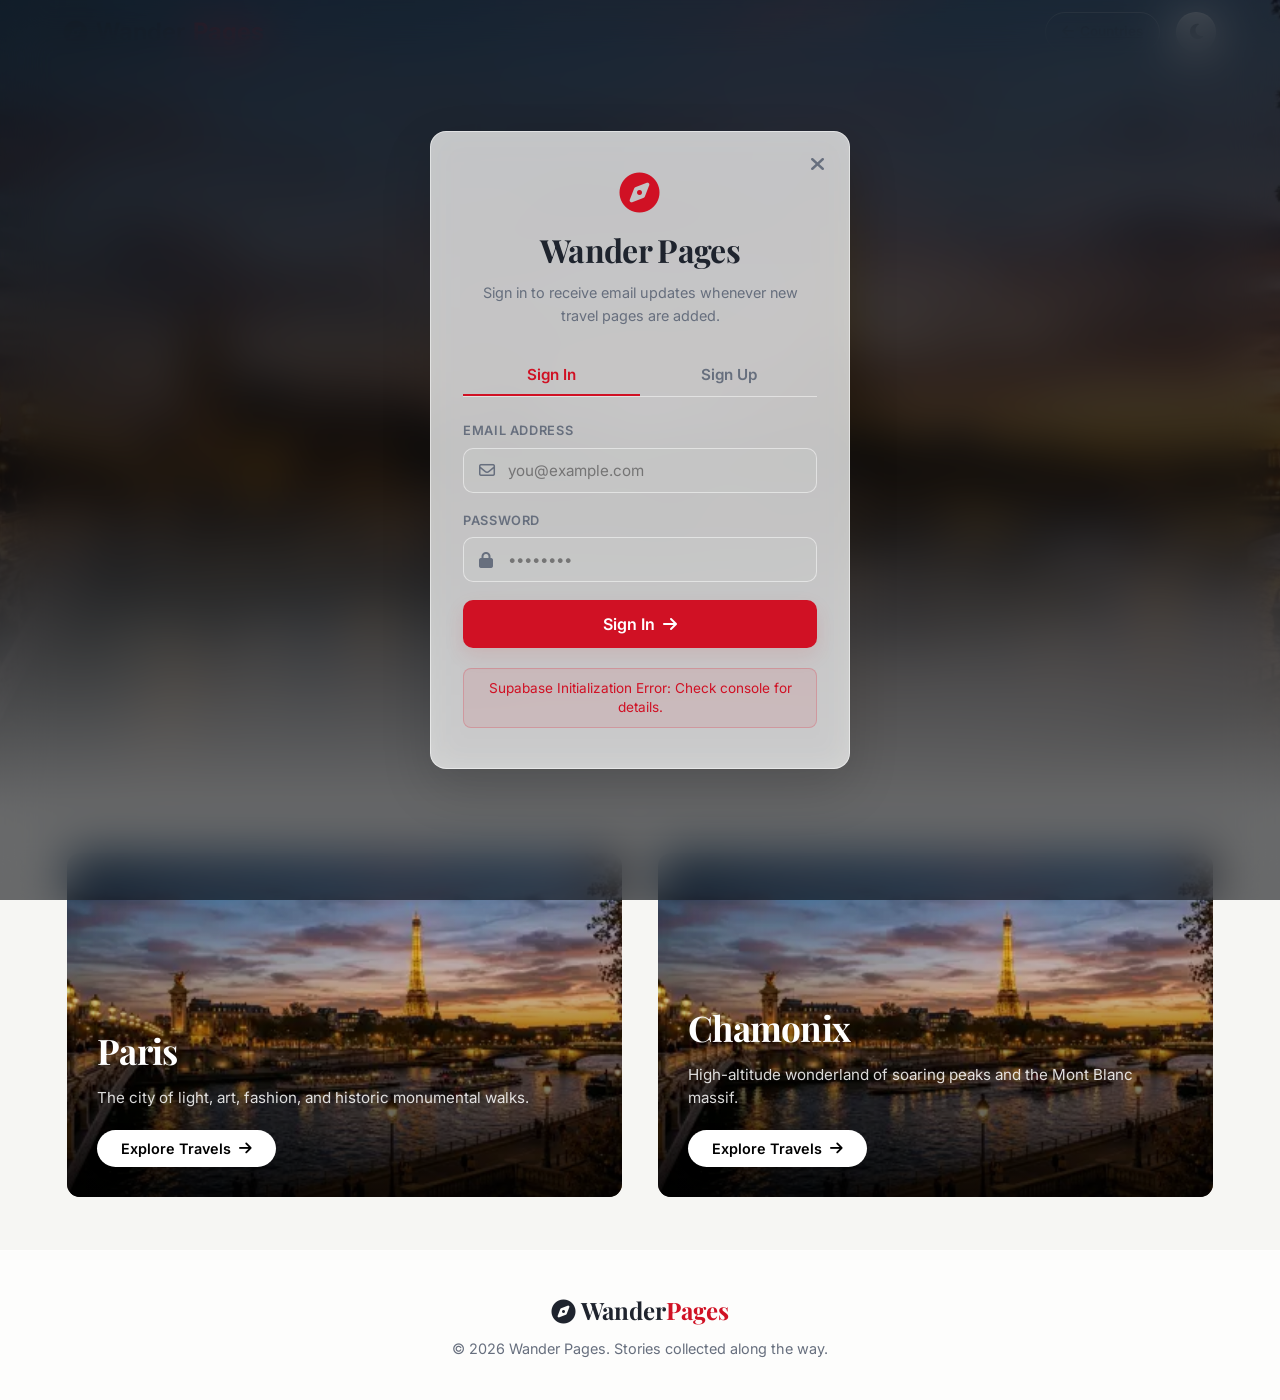
==== commit 569bce90: "Rename and integrate 18 custom Switzerland travel photos and video" ====
--- a/countries/france/index.html
+++ b/countries/france/index.html
@@ -173,6 +173,7 @@
     <div class="lightbox-content">
       <button class="lightbox-close" id="lightbox-close-btn">&times;</button>
       <img src="" alt="" id="lightbox-img">
+      <video id="lightbox-video" controls style="max-width: 100%; max-height: 75vh; display: none; margin: 0 auto; border-radius: 8px; box-shadow: 0 20px 50px rgba(0,0,0,0.5); border: 1px solid rgba(255,255,255,0.1);"></video>
       <div class="lightbox-caption" id="lightbox-caption-text">Image Caption</div>
       
       <!-- Nav Arrows -->
--- a/style.css
+++ b/style.css
@@ -590,7 +590,8 @@
   align-items: center;
 }
 
-.lightbox img {
+.lightbox img,
+.lightbox video {
   max-width: 100%;
   max-height: 75vh;
   object-fit: contain;
@@ -601,7 +602,8 @@
   transition: transform 0.3s var(--transition-bezier);
 }
 
-.lightbox.active img {
+.lightbox.active img,
+.lightbox.active video {
   transform: scale(1);
 }
 
@@ -800,7 +802,8 @@
     max-width: 95%;
   }
 
-  .lightbox img {
+  .lightbox img,
+  .lightbox video {
     max-height: 60vh;
   }
 }
@@ -1757,3 +1760,43 @@
   }
 }
 
+/* Video gallery card additions */
+.gallery-card.video-card {
+  position: relative;
+  cursor: pointer;
+}
+
+.gallery-video-preview {
+  width: 100%;
+  height: 100%;
+  object-fit: cover;
+  border-radius: 8px;
+  display: block;
+}
+
+.gallery-play-icon {
+  position: absolute;
+  top: 50%;
+  left: 50%;
+  transform: translate(-50%, -50%);
+  width: 48px;
+  height: 48px;
+  background: rgba(225, 29, 72, 0.9); /* premium cherry red accent */
+  color: #fff;
+  border-radius: 50%;
+  display: flex;
+  align-items: center;
+  justify-content: center;
+  font-size: 1.2rem;
+  box-shadow: 0 4px 15px rgba(225, 29, 72, 0.4);
+  pointer-events: none;
+  z-index: 5;
+  transition: transform 0.3s var(--transition-bezier), background 0.3s;
+}
+
+.gallery-card.video-card:hover .gallery-play-icon {
+  transform: translate(-50%, -50%) scale(1.15);
+  background: #e11d48;
+}
+
+
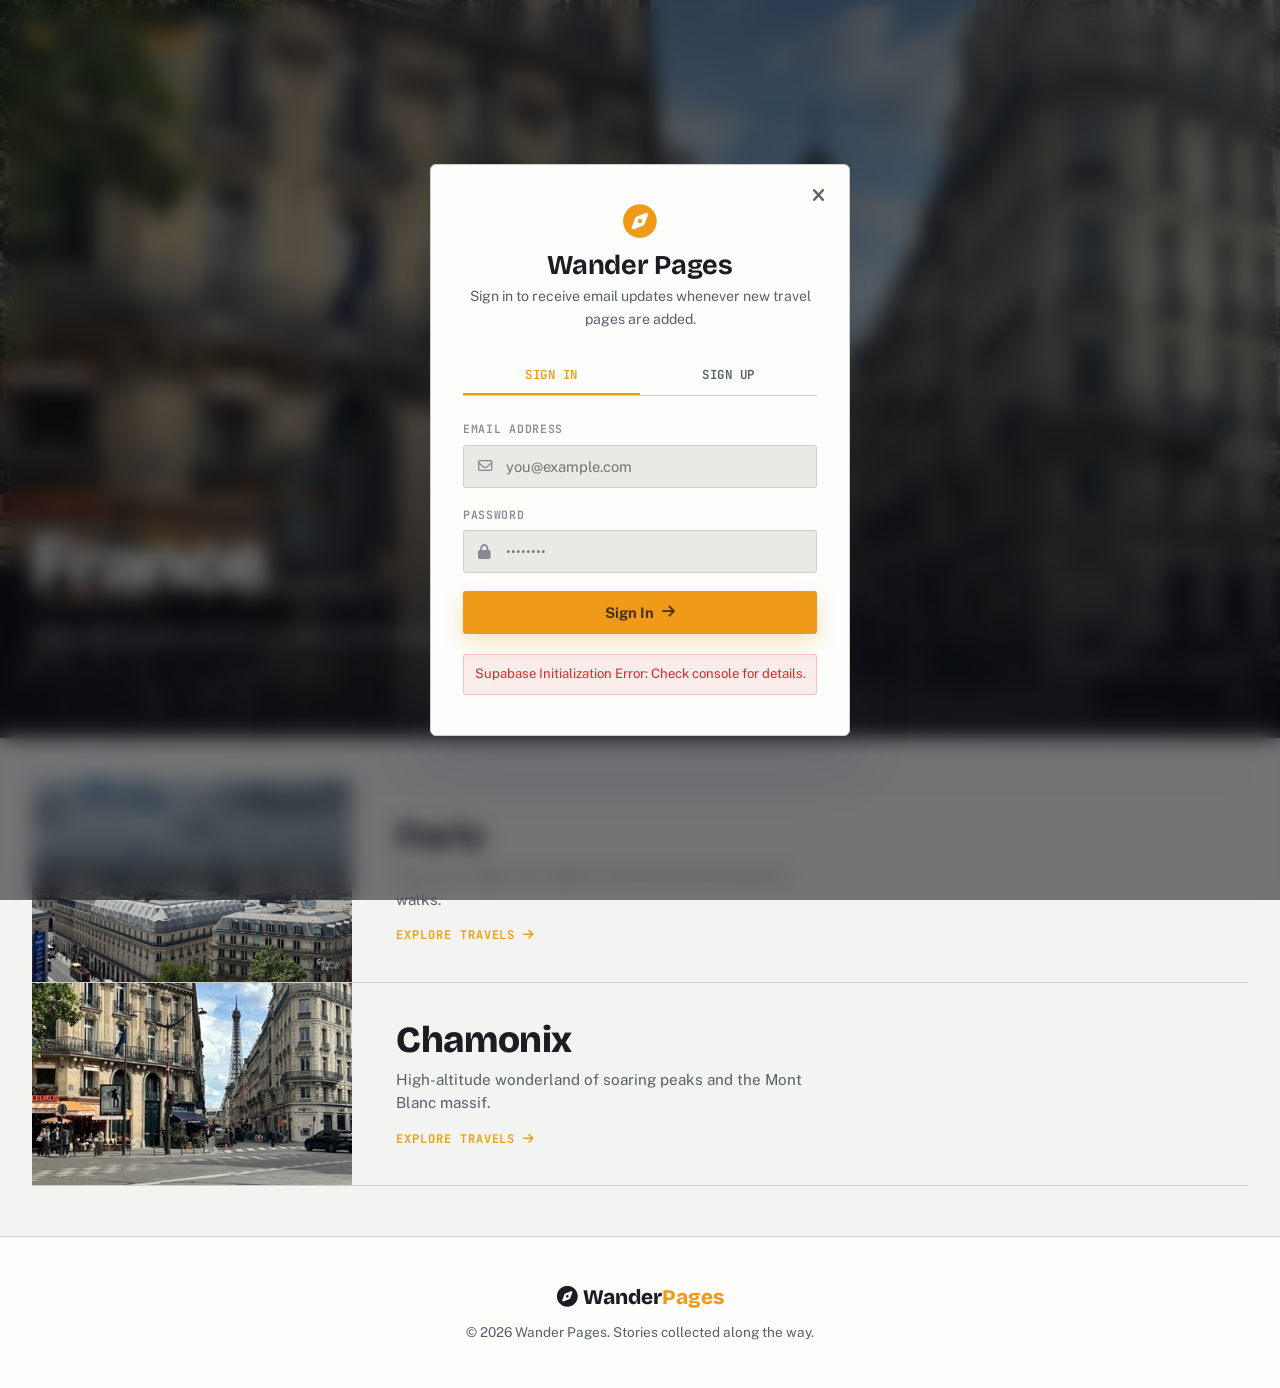
==== commit 33f2936b: "Redesign site with a new "Field Dossier" editorial identity Replace the cream-paper/serif/crimson te" ====
--- a/countries/france/index.html
+++ b/countries/france/index.html
@@ -10,7 +10,7 @@
   <link rel="preconnect" href="https://cdnjs.cloudflare.com" crossorigin>
   <link rel="preconnect" href="https://fonts.googleapis.com">
   <link rel="preconnect" href="https://fonts.gstatic.com" crossorigin>
-  <link href="https://fonts.googleapis.com/css2?family=Inter:wght@300;400;500;600;700&family=Playfair+Display:ital,wght@0,400;0,600;0,700;1,400&display=swap" rel="stylesheet">
+  <link href="https://fonts.googleapis.com/css2?family=Bricolage+Grotesque:opsz,wght@12..96,400..800&family=Public+Sans:wght@400;500;600;700&family=JetBrains+Mono:wght@400;500;600;700&display=swap" rel="stylesheet">
   
   <!-- FontAwesome for Premium Icons -->
   <link rel="stylesheet" href="https://cdnjs.cloudflare.com/ajax/libs/font-awesome/6.4.0/css/all.min.css" integrity="sha512-iecdLmaskl7CVkqkXNQ/ZH/XLlvWZOJyj7Yy7tcenmpD1ypASozpmT/E0iPtmFIB46ZmdtAc9eNBvH0H/ZpiBw==" crossorigin="anonymous" referrerpolicy="no-referrer" />
@@ -172,6 +172,7 @@
   <div class="lightbox" id="image-lightbox">
     <div class="lightbox-content">
       <button class="lightbox-close" id="lightbox-close-btn">&times;</button>
+      <div class="lightbox-loader" id="lightbox-loader" style="display: none; position: absolute; top: 50%; left: 50%; transform: translate(-50%, -50%); color: #fff; font-size: 1.8rem; z-index: 2;"><i class="fa-solid fa-spinner fa-spin"></i></div>
       <img src="" alt="" id="lightbox-img">
       <video id="lightbox-video" controls style="max-width: 100%; max-height: 75vh; display: none; margin: 0 auto; border-radius: 8px; box-shadow: 0 20px 50px rgba(0,0,0,0.5); border: 1px solid rgba(255,255,255,0.1);"></video>
       <div class="lightbox-caption" id="lightbox-caption-text">Image Caption</div>
@@ -204,7 +205,7 @@
       if (container && container.innerHTML.includes('Loading journal contents...')) {
         container.innerHTML = `
           <div class="chapter-content" style="text-align: center; padding: 40px;">
-            <i class="fa-solid fa-circle-exclamation" style="font-size: 3rem; color: var(--primary-color); margin-bottom: 16px;"></i>
+            <i class="fa-solid fa-circle-exclamation" style="font-size: 3rem; color: var(--accent); margin-bottom: 16px;"></i>
             <h2>Oops! Unable to load travel diaries</h2>
             <p style="margin-top: 12px; color: var(--text-muted);">Please check your internet connection or try refreshing the page. If you are browsing locally, make sure you are running a local development server.</p>
             <button onclick="window.location.reload()" class="btn-secondary-outline" style="margin: 20px auto 0;">Retry Page Load</button>
--- a/style.css
+++ b/style.css
@@ -1,44 +1,70 @@
-/* Import Google Fonts */
-@import url('https://fonts.googleapis.com/css2?family=Inter:wght@300;400;500;600;700&family=Playfair+Display:ital,wght@0,400;0,600;0,700;1,400&display=swap');
-
-/* CSS Variables */
+/* ==========================================================================
+   Wander Pages — "Field Dossier"
+   An expedition-log editorial system: ink/paper neutrals, one amber accent,
+   asymmetric dossier layouts, monospace field-log metadata.
+   ========================================================================== */
+
+/* Fonts are loaded via <link> in each HTML head (with preconnect) — see index.html */
+
+/* -------------------------------------------------------------------------
+   Tokens
+   ------------------------------------------------------------------------- */
 :root {
-  --primary-color: hsl(354, 85%, 44%);      /* Swiss Crimson Red */
-  --primary-hover: hsl(354, 85%, 38%);
-  --secondary-color: hsl(38, 62%, 52%);     /* Warm Brass/Gold */
-  --transition-speed: 0.22s;
-  --transition-bezier: cubic-bezier(0.22, 1, 0.36, 1);
-  --border-radius: 16px;
-  --box-shadow: 0 10px 30px rgba(0, 0, 0, 0.05);
-
-  /* Light Theme Variables */
-  --bg-color: hsl(45, 15%, 96%);            /* Soft warm paper white */
-  --bg-card: rgba(255, 255, 255, 0.75);     /* Glassmorphism white */
-  --bg-card-hover: rgba(255, 255, 255, 0.9);
-  --border-color: rgba(255, 255, 255, 0.5);
-  --text-main: hsl(220, 20%, 15%);          /* Off-black/Slate */
-  --text-muted: hsl(220, 10%, 45%);
-  --glass-shadow: 0 8px 32px 0 rgba(100, 110, 140, 0.08);
-  --accent-glow: rgba(222, 17, 39, 0.1);
-  --scrollbar-track: hsl(45, 10%, 90%);
-  --scrollbar-thumb: hsl(45, 10%, 75%);
+  /* Accent — warm amber / marigold field-flag */
+  --accent: hsl(36, 88%, 52%);
+  --accent-hover: hsl(36, 88%, 45%);
+  --accent-soft: hsla(36, 88%, 52%, 0.12);
+  --accent-glow: hsla(36, 88%, 52%, 0.28);
+  --accent-ink: hsl(36, 60%, 18%); /* text-on-accent for light contexts */
+
+  /* Light theme — cool archival paper, not warm cream */
+  --bg: hsl(40, 8%, 95%);
+  --bg-elevated: hsl(40, 14%, 99%);
+  --surface: hsl(40, 7%, 91%);
+  --surface-hover: hsl(40, 8%, 88%);
+  --border: hsl(40, 8%, 80%);
+  --border-strong: hsl(220, 8%, 20%);
+  --text: hsl(220, 12%, 12%);
+  --text-muted: hsl(220, 8%, 38%);
+  --text-faint: hsl(220, 6%, 55%);
+  --shadow-color: 220 10% 20%;
+
+  /* Type */
+  --font-display: 'Bricolage Grotesque', 'Segoe UI', sans-serif;
+  --font-body: 'Public Sans', 'Segoe UI', sans-serif;
+  --font-mono: 'JetBrains Mono', 'Consolas', monospace;
+
+  /* Motion */
+  --ease: cubic-bezier(0.22, 1, 0.36, 1);
+  --speed: 0.25s;
+
+  /* Shape — sharp dossier default; pill reserved for circular controls + mono chips */
+  --radius-sm: 3px;
+  --radius: 6px;
+  --radius-lg: 10px;
+
+  --container: 1320px;
+  --measure: 70ch;
 }
 
 [data-theme="dark"] {
-  /* Dark Theme Variables */
-  --bg-color: hsl(222, 25%, 8%);            /* Ink Black/Midnight Blue */
-  --bg-card: rgba(20, 24, 33, 0.7);         /* Glassmorphism dark */
-  --bg-card-hover: rgba(28, 34, 46, 0.85);
-  --border-color: rgba(255, 255, 255, 0.08);
-  --text-main: hsl(210, 17%, 90%);          /* Soft silver white */
-  --text-muted: hsl(218, 11%, 65%);
-  --glass-shadow: 0 8px 32px 0 rgba(0, 0, 0, 0.3);
-  --accent-glow: rgba(222, 17, 39, 0.25);
-  --scrollbar-track: hsl(222, 20%, 12%);
-  --scrollbar-thumb: hsl(222, 15%, 25%);
-}
-
-/* Reset & Base Styles */
+  --bg: hsl(220, 16%, 8%);
+  --bg-elevated: hsl(220, 14%, 11%);
+  --surface: hsl(220, 13%, 13%);
+  --surface-hover: hsl(220, 13%, 17%);
+  --border: hsl(220, 11%, 20%);
+  --border-strong: hsl(40, 10%, 85%);
+  --text: hsl(40, 12%, 93%);
+  --text-muted: hsl(220, 8%, 66%);
+  --text-faint: hsl(220, 8%, 48%);
+  --accent-glow: hsla(36, 88%, 52%, 0.35);
+  --accent-ink: hsl(36, 90%, 92%);
+  --shadow-color: 0 0% 0%;
+}
+
+/* -------------------------------------------------------------------------
+   Reset & base
+   ------------------------------------------------------------------------- */
 * {
   box-sizing: border-box;
   margin: 0;
@@ -50,152 +76,244 @@
 }
 
 body {
-  font-family: 'Inter', sans-serif;
-  background-color: var(--bg-color);
-  color: var(--text-main);
+  font-family: var(--font-body);
+  background-color: var(--bg);
+  color: var(--text);
   line-height: 1.6;
   overflow-x: hidden;
-  transition: background-color var(--transition-speed) var(--transition-bezier), 
-              color var(--transition-speed) var(--transition-bezier);
-}
-
-/* Scrollbar Styling */
-::-webkit-scrollbar {
-  width: 10px;
-}
-
-::-webkit-scrollbar-track {
-  background: var(--scrollbar-track);
-}
-
-::-webkit-scrollbar-thumb {
-  background: var(--scrollbar-thumb);
-  border-radius: 5px;
-}
-
-::-webkit-scrollbar-thumb:hover {
-  background: var(--primary-color);
-}
-
-/* Typography */
+  transition: background-color var(--speed) var(--ease), color var(--speed) var(--ease);
+}
+
+::-webkit-scrollbar { width: 10px; }
+::-webkit-scrollbar-track { background: var(--surface); }
+::-webkit-scrollbar-thumb { background: var(--border-strong); border-radius: var(--radius-sm); opacity: 0.4; }
+::-webkit-scrollbar-thumb:hover { background: var(--accent); }
+
 h1, h2, h3, .font-display {
-  font-family: 'Playfair Display', serif;
+  font-family: var(--font-display);
   font-weight: 700;
-  letter-spacing: -0.02em;
-}
-
-p {
-  font-weight: 400;
-  color: var(--text-muted);
-}
-
-/* Container */
+  letter-spacing: -0.01em;
+  line-height: 1.05;
+}
+
+p { font-weight: 400; color: var(--text-muted); }
+
+a { color: inherit; }
+
 .container {
-  max-width: 1200px;
+  max-width: var(--container);
   margin: 0 auto;
-  padding: 0 24px;
-}
-
-/* Glassmorphism Card Style Utility */
+  padding: 0 32px;
+}
+
+/* Mono field-log label used throughout for eyebrows, dates, indices */
+.mono-label {
+  font-family: var(--font-mono);
+  text-transform: uppercase;
+  letter-spacing: 0.08em;
+  font-size: 0.72rem;
+  font-weight: 600;
+}
+
+/* -------------------------------------------------------------------------
+   Elevated paper surface (replaces old glassmorphism)
+   ------------------------------------------------------------------------- */
 .glass-panel {
-  background: var(--bg-card);
-  backdrop-filter: blur(16px);
-  -webkit-backdrop-filter: blur(16px);
-  border: 1px solid var(--border-color);
-  border-radius: var(--border-radius);
-  box-shadow: var(--glass-shadow);
-  transition: background var(--transition-speed) var(--transition-bezier),
-              border-color var(--transition-speed) var(--transition-bezier),
-              transform 0.3s var(--transition-bezier),
-              box-shadow 0.3s var(--transition-bezier);
-}
-
-/* Navigation Bar */
+  background: var(--bg-elevated);
+  border: 1px solid var(--border);
+  border-radius: var(--radius);
+  transition: background var(--speed) var(--ease), border-color var(--speed) var(--ease);
+}
+
+/* -------------------------------------------------------------------------
+   Header
+   ------------------------------------------------------------------------- */
 header {
   position: fixed;
   top: 0;
   left: 0;
   right: 0;
   z-index: 1000;
-  padding: 12px 0; /* Keep header padding constant to prevent layout shifts (CLS) on scroll */
-  transition: background-color var(--transition-speed) var(--transition-bezier),
-              border-color var(--transition-speed) var(--transition-bezier),
-              box-shadow var(--transition-speed) var(--transition-bezier);
+  padding: 18px 0;
+  border-bottom: 1px solid transparent;
+  transition: background-color var(--speed) var(--ease), border-color var(--speed) var(--ease);
 }
 
 header.scrolled {
-  background: var(--bg-card);
-  backdrop-filter: blur(12px);
-  -webkit-backdrop-filter: blur(12px);
-  border-bottom: 1px solid var(--border-color);
-  box-shadow: var(--glass-shadow);
+  background: hsla(var(--shadow-color) / 0.03);
+  background: var(--bg-elevated);
+  border-bottom-color: var(--border);
+  padding: 14px 0;
 }
 
 .nav-container {
   display: flex;
   justify-content: space-between;
   align-items: center;
+  gap: 24px;
 }
 
 .logo {
-  font-size: 1.5rem;
-  font-weight: 700;
-  color: var(--text-main);
+  font-family: var(--font-display);
+  font-size: 1.3rem;
+  font-weight: 800;
+  color: var(--text);
   text-decoration: none;
   display: flex;
   align-items: center;
   gap: 8px;
-}
-
-.logo span {
-  color: var(--primary-color);
-}
-
+  letter-spacing: -0.01em;
+}
+
+.logo i { color: var(--accent); font-size: 1rem; }
+.logo span { color: var(--accent); }
+
+/* Itinerary strip (was: rounded stats pills) */
 .stats-pill-group {
   display: flex;
+  align-items: stretch;
+  border: 1px solid var(--border);
+  border-radius: var(--radius-sm);
+  overflow: hidden;
+}
+
+.stats-pill {
+  font-family: var(--font-mono);
+  font-size: 0.72rem;
+  font-weight: 500;
+  letter-spacing: 0.02em;
+  padding: 7px 14px;
+  color: var(--text-muted);
+  border-right: 1px dashed var(--border);
+  display: flex;
+  align-items: center;
   gap: 8px;
-}
-
-.stats-pill {
+  white-space: nowrap;
+}
+
+.stats-pill:last-child { border-right: none; }
+.stats-pill i { color: var(--accent); font-size: 0.7rem; }
+
+.theme-toggle-btn {
+  background: transparent;
+  border: 1px solid var(--border);
+  color: var(--text);
+  cursor: pointer;
+  width: 38px;
+  height: 38px;
+  border-radius: 50%;
+  display: flex;
+  align-items: center;
+  justify-content: center;
+  font-size: 1rem;
+  transition: transform 0.3s var(--ease), background-color 0.3s, border-color 0.3s;
+}
+
+.theme-toggle-btn:hover {
+  transform: rotate(15deg);
+  background-color: var(--surface);
+  border-color: var(--accent);
+}
+
+.theme-toggle-btn:active { transform: rotate(15deg) scale(0.92); }
+
+.header-controls { display: flex; align-items: center; gap: 14px; }
+
+.user-profile-controls {
+  display: flex;
+  align-items: center;
+  gap: 10px;
+  background: var(--surface);
+  border: 1px solid var(--border);
+  padding: 4px 6px 4px 14px;
+  border-radius: 100px;
+}
+
+.user-email-text {
+  font-family: var(--font-mono);
   font-size: 0.75rem;
-  font-weight: 600;
-  padding: 6px 12px;
-  background: rgba(222, 17, 39, 0.08);
-  border: 1px solid rgba(222, 17, 39, 0.15);
-  color: var(--primary-color);
-  border-radius: 100px;
-}
-
-.theme-toggle-btn {
-  background: var(--bg-card);
-  border: 1px solid var(--border-color);
-  color: var(--text-main);
-  cursor: pointer;
-  width: 40px;
-  height: 40px;
+  color: var(--text-muted);
+  max-width: 140px;
+  overflow: hidden;
+  text-overflow: ellipsis;
+  white-space: nowrap;
+}
+
+.icon-btn {
+  background: transparent;
+  border: none;
+  color: var(--text-muted);
+  cursor: pointer;
+  width: 30px;
+  height: 30px;
   border-radius: 50%;
   display: flex;
   align-items: center;
   justify-content: center;
-  font-size: 1.1rem;
-  box-shadow: var(--glass-shadow);
-  transition: transform 0.3s var(--transition-bezier), background-color 0.3s;
-}
-
-.theme-toggle-btn:hover {
-  transform: scale(1.1) rotate(15deg);
-  background-color: var(--bg-card-hover);
-}
-
-/* Hero Section */
+  font-size: 0.95rem;
+  transition: background-color 0.3s, color 0.3s, transform 0.3s;
+}
+
+.icon-btn:hover { background: var(--surface-hover); color: var(--text); transform: scale(1.05); }
+.icon-btn#logout-btn:hover { color: var(--accent); }
+
+@media (max-width: 600px) {
+  .user-email-text { display: none; }
+  .user-profile-controls { padding: 4px; }
+}
+
+/* -------------------------------------------------------------------------
+   Buttons — shared
+   ------------------------------------------------------------------------- */
+.back-btn-header {
+  background: transparent;
+  border: 1px solid var(--border);
+  color: var(--text);
+  padding: 8px 16px;
+  border-radius: var(--radius-sm);
+  cursor: pointer;
+  font-family: var(--font-body);
+  font-weight: 600;
+  font-size: 0.82rem;
+  display: flex;
+  align-items: center;
+  gap: 7px;
+  text-decoration: none;
+  transition: background-color var(--speed), color var(--speed), border-color var(--speed), transform var(--speed);
+}
+
+.back-btn-header:hover { background: var(--text); color: var(--bg); border-color: var(--text); transform: translateX(-3px); }
+.back-btn-header:active { transform: translateX(-3px) scale(0.97); }
+
+.btn-secondary-outline {
+  background: transparent;
+  border: 1px solid var(--border);
+  color: var(--text);
+  padding: 10px 20px;
+  border-radius: var(--radius-sm);
+  font-family: var(--font-body);
+  font-weight: 600;
+  font-size: 0.82rem;
+  cursor: pointer;
+  display: flex;
+  align-items: center;
+  gap: 8px;
+  transition: all var(--speed);
+}
+
+.btn-secondary-outline:hover { background: var(--surface); border-color: var(--text-muted); }
+.btn-secondary-outline:active { transform: scale(0.97); }
+
+/* -------------------------------------------------------------------------
+   Hero — asymmetric masthead
+   ------------------------------------------------------------------------- */
 .hero {
   position: relative;
-  height: 90vh;
-  min-height: 600px;
-  display: flex;
-  align-items: center;
-  justify-content: center;
-  text-align: center;
+  height: 82vh;
+  min-height: 560px;
+  display: flex;
+  align-items: flex-end;
+  text-align: left;
   color: #fff;
   background-size: cover;
   background-position: center;
@@ -206,317 +324,660 @@
 .hero::before {
   content: '';
   position: absolute;
-  top: 0;
-  left: 0;
-  width: 100%;
-  height: 100%;
-  background: linear-gradient(
-    to bottom,
-    rgba(0, 0, 0, 0.3) 0%,
-    rgba(0, 0, 0, 0.5) 60%,
-    var(--bg-color) 100%
-  );
+  inset: 0;
+  background: linear-gradient(180deg, hsla(220,20%,6%,0.35) 0%, hsla(220,20%,6%,0.15) 40%, hsla(220,20%,6%,0.9) 100%);
   z-index: 1;
-  transition: background var(--transition-speed) var(--transition-bezier);
+  transition: background var(--speed) var(--ease);
 }
 
 .hero-content {
   position: relative;
   z-index: 2;
-  max-width: 800px;
-  padding: 0 20px;
-  margin-top: 50px;
+  max-width: 760px;
+  padding: 0 32px 88px;
+  margin: 0 auto 0 0;
+  width: 100%;
 }
 
 .hero-tagline {
-  font-size: 0.9rem;
-  font-weight: 700;
-  text-transform: uppercase;
-  letter-spacing: 0.3em;
-  color: var(--secondary-color);
-  margin-bottom: 16px;
-  animation: fadeInDown 1s var(--transition-bezier);
+  font-family: var(--font-mono);
+  font-size: 0.78rem;
+  font-weight: 600;
+  text-transform: uppercase;
+  letter-spacing: 0.22em;
+  color: var(--accent);
+  margin-bottom: 20px;
+  animation: fadeInDown 0.9s var(--ease);
 }
 
 .hero h1 {
-  font-size: 4rem;
-  margin-bottom: 24px;
-  line-height: 1.1;
-  text-shadow: 0 2px 20px rgba(0, 0, 0, 0.2);
-  animation: fadeInUp 1s var(--transition-bezier);
+  font-family: var(--font-display);
+  font-size: clamp(2.6rem, 6vw, 5rem);
+  font-weight: 800;
+  margin-bottom: 20px;
+  line-height: 0.98;
+  letter-spacing: -0.02em;
+  animation: fadeInUp 0.9s var(--ease);
 }
 
 .hero p.lead {
-  font-size: 1.25rem;
-  color: rgba(255, 255, 255, 0.9);
-  max-width: 600px;
-  margin: 0 auto 32px auto;
-  text-shadow: 0 2px 10px rgba(0, 0, 0, 0.2);
-  font-weight: 300;
-  animation: fadeInUp 1.2s var(--transition-bezier);
+  font-family: var(--font-body);
+  font-size: 1.1rem;
+  color: hsla(0,0%,100%,0.82);
+  max-width: 480px;
+  margin: 0;
+  font-weight: 400;
+  animation: fadeInUp 1.1s var(--ease);
 }
 
 .scroll-indicator {
   position: absolute;
-  bottom: 40px;
-  left: 50%;
-  transform: translateX(-50%);
+  bottom: 36px;
+  right: 32px;
+  left: auto;
+  transform: none;
   z-index: 2;
-  color: rgba(255, 255, 255, 0.7);
-  font-size: 0.8rem;
-  letter-spacing: 0.15em;
+  color: hsla(0,0%,100%,0.75);
+  font-family: var(--font-mono);
+  font-size: 0.7rem;
+  letter-spacing: 0.12em;
   text-transform: uppercase;
   display: flex;
   flex-direction: column;
-  align-items: center;
+  align-items: flex-end;
   gap: 8px;
   text-decoration: none;
-  animation: bounce 2s infinite;
-}
-
-.scroll-indicator i {
-  font-size: 1.2rem;
-}
-
-/* Main Layout Grid */
+  transition: opacity var(--speed) var(--ease);
+  animation: scrollNudge 2.6s var(--ease) infinite;
+}
+
+.scroll-indicator i { font-size: 1rem; }
+.scroll-indicator:hover { opacity: 1; }
+
+/* -------------------------------------------------------------------------
+   Homepage — dossier country index (replaces 3-equal-card grid)
+   ------------------------------------------------------------------------- */
+.country-selection-view {
+  position: relative;
+  z-index: 10;
+  padding: 64px 0 96px;
+}
+
+.section-title {
+  font-family: var(--font-mono);
+  font-size: 0.78rem;
+  font-weight: 600;
+  text-transform: uppercase;
+  letter-spacing: 0.16em;
+  margin-bottom: 32px;
+  padding-bottom: 16px;
+  border-bottom: 1px solid var(--border);
+  display: flex;
+  align-items: center;
+  gap: 10px;
+  color: var(--text-muted);
+}
+
+.section-title i { color: var(--accent); }
+
+.country-grid {
+  display: flex;
+  flex-direction: column;
+  border-top: 1px solid var(--border);
+}
+
+.country-card {
+  position: relative;
+  display: flex;
+  align-items: stretch;
+  height: auto;
+  min-height: 220px;
+  border-radius: 0;
+  overflow: hidden;
+  cursor: pointer;
+  border: none;
+  border-bottom: 1px solid var(--border);
+  box-shadow: none;
+  background-color: transparent;
+  text-decoration: none;
+  transition: background-color var(--speed) var(--ease), opacity 0.5s var(--ease);
+}
+
+.country-card:hover { background-color: var(--surface); }
+.country-card:active { background-color: var(--surface-hover); }
+
+.country-card-bg {
+  position: relative;
+  flex: 0 0 clamp(200px, 30vw, 380px);
+  background-size: cover;
+  background-position: center;
+  filter: grayscale(0.15) contrast(1.02);
+  transition: transform 0.7s var(--ease), filter 0.4s ease;
+}
+
+.country-card:hover .country-card-bg { transform: scale(1.04); filter: grayscale(0) contrast(1.05); }
+
+.country-card-overlay { display: none; }
+
+.country-card-content {
+  position: static;
+  flex: 1;
+  z-index: 3;
+  color: var(--text);
+  padding: clamp(20px, 3vw, 44px) clamp(20px, 4vw, 48px);
+  display: flex;
+  flex-direction: column;
+  justify-content: center;
+  gap: 8px;
+}
+
+.country-card-flag {
+  font-family: var(--font-mono);
+  font-size: 0.72rem;
+  font-weight: 600;
+  letter-spacing: 0.1em;
+  color: var(--text-faint);
+  margin-bottom: 6px;
+}
+
+.country-card-name {
+  font-family: var(--font-display);
+  font-size: clamp(1.8rem, 3.4vw, 2.8rem);
+  font-weight: 800;
+  line-height: 1;
+  letter-spacing: -0.01em;
+  color: var(--text);
+}
+
+.country-card-tagline {
+  font-size: 0.98rem;
+  color: var(--text-muted);
+  font-weight: 400;
+  margin: 6px 0 4px;
+  max-width: 46ch;
+}
+
+.country-card-btn {
+  background: transparent;
+  border: none;
+  color: var(--accent);
+  padding: 0;
+  border-radius: 0;
+  font-family: var(--font-mono);
+  font-weight: 600;
+  font-size: 0.75rem;
+  text-transform: uppercase;
+  letter-spacing: 0.08em;
+  width: fit-content;
+  display: flex;
+  align-items: center;
+  gap: 8px;
+  transition: gap var(--speed) var(--ease);
+  cursor: pointer;
+  backdrop-filter: none;
+  margin-top: 10px;
+}
+
+.country-card:hover .country-card-btn { gap: 12px; }
+
+/* -------------------------------------------------------------------------
+   France — city selector dossier list (same system as country index)
+   ------------------------------------------------------------------------- */
+.city-selection-view { position: relative; z-index: 10; padding-bottom: 60px; }
+
+.city-cards-container {
+  display: flex;
+  flex-direction: column;
+  border-top: 1px solid var(--border);
+  gap: 0;
+  margin: 32px 0;
+  width: 100%;
+}
+
+.city-selection-card {
+  position: relative;
+  display: flex;
+  align-items: stretch;
+  height: auto;
+  min-height: 200px;
+  border-radius: 0;
+  overflow: hidden;
+  cursor: pointer;
+  flex-direction: row;
+  justify-content: flex-start;
+  padding: 0;
+  box-shadow: none;
+  border: none;
+  border-bottom: 1px solid var(--border);
+  transition: background-color 0.4s var(--ease), opacity 0.5s var(--ease);
+}
+
+.city-selection-card:hover { background-color: var(--surface); }
+.city-selection-card:active { background-color: var(--surface-hover); }
+
+.city-selection-card-bg {
+  position: relative;
+  inset: auto;
+  flex: 0 0 clamp(180px, 26vw, 320px);
+  background-size: cover;
+  background-position: center;
+  filter: grayscale(0.15) contrast(1.02);
+  transition: transform 0.7s var(--ease), filter 0.4s ease;
+  z-index: 1;
+}
+
+.city-selection-card:hover .city-selection-card-bg { transform: scale(1.04); filter: grayscale(0) contrast(1.05); }
+
+.city-selection-card-overlay { display: none; }
+
+.city-selection-card-content {
+  position: relative;
+  z-index: 3;
+  color: var(--text);
+  text-align: left;
+  flex: 1;
+  padding: clamp(20px, 3vw, 40px) clamp(20px, 4vw, 44px);
+  display: flex;
+  flex-direction: column;
+  justify-content: center;
+}
+
+.city-selection-card-title {
+  font-family: var(--font-display);
+  font-size: clamp(1.6rem, 3vw, 2.3rem);
+  font-weight: 800;
+  margin: 0 0 8px;
+  text-shadow: none;
+  color: var(--text);
+}
+
+.city-selection-card-desc {
+  font-family: var(--font-body);
+  font-size: 0.95rem;
+  color: var(--text-muted);
+  margin: 0 0 16px;
+  max-width: 46ch;
+  line-height: 1.55;
+}
+
+.city-selection-card-btn {
+  background: transparent;
+  color: var(--accent);
+  border: none;
+  padding: 0;
+  border-radius: 0;
+  font-family: var(--font-mono);
+  font-weight: 600;
+  font-size: 0.75rem;
+  text-transform: uppercase;
+  letter-spacing: 0.08em;
+  cursor: pointer;
+  display: inline-flex;
+  align-items: center;
+  gap: 8px;
+  transition: gap var(--speed) var(--ease);
+  box-shadow: none;
+  width: fit-content;
+}
+
+.city-selection-card:hover .city-selection-card-btn { gap: 12px; }
+
+.city-selection-card.active { background-color: var(--accent-soft); }
+.city-selection-card.active .city-selection-card-title { color: var(--accent-ink); }
+
+.city-selection-card:focus-visible,
+.country-card:focus-visible {
+  outline: 2px solid var(--accent);
+  outline-offset: -2px;
+}
+
+/* -------------------------------------------------------------------------
+   Main journal layout — slim index rail + article
+   ------------------------------------------------------------------------- */
 .main-layout {
   display: grid;
-  grid-template-columns: 320px 1fr;
-  gap: 40px;
-  margin-top: -80px; /* Overlap hero */
+  grid-template-columns: 220px 1fr;
+  gap: 56px;
+  margin-top: 48px;
   position: relative;
   z-index: 10;
   padding-bottom: 100px;
-}
-
-/* Sidebar Navigation */
-.sidebar {
+  align-items: start;
+}
+
+.sidebar.glass-panel {
+  background: none;
+  border: none;
+  border-radius: 0;
   position: sticky;
-  top: 100px;
+  top: 110px;
   height: fit-content;
-  padding: 30px;
+  padding: 0 0 0 20px;
+  border-left: 1px solid var(--border);
 }
 
 .sidebar-title {
-  font-size: 1.25rem;
+  font-family: var(--font-mono);
+  font-size: 0.72rem;
+  text-transform: uppercase;
+  letter-spacing: 0.14em;
+  font-weight: 600;
+  color: var(--text-faint);
   margin-bottom: 20px;
-  padding-bottom: 12px;
-  border-bottom: 2px solid rgba(222, 17, 39, 0.2);
-  display: flex;
-  align-items: center;
-  gap: 10px;
-}
-
-.sidebar-title i {
-  color: var(--primary-color);
-}
-
-.chapter-nav-list {
-  display: flex;
-  flex-direction: column;
-  gap: 12px;
-  list-style: none;
-}
-
-.chapter-nav-item {
-  width: 100%;
-}
+  padding-bottom: 0;
+  border-bottom: none;
+  display: flex;
+  align-items: center;
+  gap: 8px;
+}
+
+.sidebar-title i { color: var(--accent); }
+
+.chapter-nav-list { display: flex; flex-direction: column; gap: 4px; list-style: none; }
+.chapter-nav-item { width: 100%; }
 
 .chapter-btn {
   width: 100%;
   text-align: left;
   background: transparent;
-  border: 1px solid transparent;
+  border: none;
+  border-left: 2px solid transparent;
   color: var(--text-muted);
-  padding: 14px 20px;
-  border-radius: 12px;
-  cursor: pointer;
-  font-family: 'Inter', sans-serif;
+  padding: 10px 0 10px 16px;
+  margin-left: -18px;
+  border-radius: 0;
+  cursor: pointer;
+  font-family: var(--font-body);
   font-weight: 500;
-  font-size: 0.95rem;
+  font-size: 0.88rem;
   display: flex;
   flex-direction: column;
-  gap: 4px;
-  transition: background-color var(--transition-speed) var(--transition-bezier),
-              border-color var(--transition-speed) var(--transition-bezier),
-              color var(--transition-speed) var(--transition-bezier),
-              transform var(--transition-speed) var(--transition-bezier),
-              box-shadow var(--transition-speed) var(--transition-bezier);
-}
-
-.chapter-btn > span {
-  display: flex;
-  align-items: center;
-  gap: 8px;
-  transition: transform var(--transition-speed) var(--transition-bezier);
-}
-
-.chapter-btn .btn-subtitle {
-  font-size: 0.75rem;
-  color: var(--text-muted);
-  opacity: 0.8;
-  font-weight: 400;
-}
-
-.chapter-btn:hover {
-  background: var(--bg-card-hover);
-  color: var(--text-main);
-  border-color: var(--border-color);
-}
-
-.chapter-btn:hover > span {
-  transform: translateX(4px); /* Hardware accelerated translation instead of changing padding-left */
-}
+  gap: 3px;
+  transition: color var(--speed) var(--ease), border-color var(--speed) var(--ease), transform var(--speed) var(--ease);
+}
+
+.chapter-btn > span { display: flex; align-items: center; gap: 8px; transition: transform var(--speed) var(--ease); }
+.chapter-btn .btn-subtitle { font-size: 0.72rem; color: var(--text-faint); opacity: 1; font-weight: 400; }
+
+.chapter-btn:hover { color: var(--text); border-left-color: var(--border-strong); }
+.chapter-btn:hover > span { transform: translateX(3px); }
+.chapter-btn:active { transform: scale(0.98); }
 
 .chapter-btn.active {
-  background: var(--primary-color);
-  color: #fff;
-  box-shadow: 0 8px 24px var(--accent-glow);
-  transform: translateY(-2px);
-}
-
-.chapter-btn.active .btn-subtitle {
-  color: rgba(255, 255, 255, 0.8);
-}
-
-/* Content Area */
-.content-area {
-  min-height: 600px;
-}
+  background: transparent;
+  color: var(--text);
+  border-left-color: var(--accent);
+  box-shadow: none;
+  transform: none;
+}
+
+.chapter-btn.active:active { transform: scale(0.98); }
+.chapter-btn.active .btn-subtitle { color: var(--text-muted); }
+
+/* -------------------------------------------------------------------------
+   Article / chapter content
+   ------------------------------------------------------------------------- */
+.content-area.glass-panel { background: none; border: none; }
+.content-area { min-height: 600px; }
 
 .chapter-content {
-  padding: 40px;
+  padding: 0;
+  max-width: var(--measure);
   opacity: 0;
   transform: translateY(20px);
-  animation: slideFadeIn 0.6s var(--transition-bezier) forwards;
-}
-
-.chapter-header {
-  margin-bottom: 30px;
-}
+  animation: slideFadeIn 0.6s var(--ease) forwards;
+}
+
+.chapter-header { margin-bottom: 32px; }
 
 .chapter-date-badge {
-  display: inline-block;
-  font-size: 0.75rem;
+  display: inline-flex;
+  align-items: center;
+  gap: 6px;
+  font-family: var(--font-mono);
+  font-size: 0.72rem;
+  font-weight: 600;
+  text-transform: uppercase;
+  letter-spacing: 0.08em;
+  background: transparent;
+  color: var(--accent-ink);
+  border: 1px solid var(--accent);
+  padding: 5px 10px;
+  border-radius: var(--radius-sm);
+  margin-bottom: 16px;
+  box-shadow: none;
+}
+
+.chapter-title-main {
+  font-family: var(--font-display);
+  font-size: clamp(1.9rem, 3.4vw, 2.6rem);
+  font-weight: 800;
+  margin-bottom: 8px;
+  line-height: 1.06;
+  letter-spacing: -0.01em;
+}
+
+.chapter-subtitle-main {
+  font-family: var(--font-mono);
+  font-size: 0.85rem;
+  font-style: normal;
+  text-transform: uppercase;
+  letter-spacing: 0.04em;
+  color: var(--accent);
+  font-weight: 500;
+}
+
+.chapter-body { font-size: 1.02rem; color: var(--text); margin-bottom: 40px; max-width: var(--measure); }
+
+.journal-text { text-align: left; margin-bottom: 22px; letter-spacing: 0; line-height: 1.75; color: var(--text-muted); }
+
+.journal-text::first-letter {
+  font-family: var(--font-display);
+  font-size: 3.2rem;
+  font-weight: 800;
+  float: left;
+  margin-top: 6px;
+  margin-right: 10px;
+  line-height: 0.8;
+  color: var(--accent);
+}
+
+.city-intro-section {
+  position: relative;
+  font-size: 1.08rem;
+  line-height: 1.6;
+  margin-bottom: 32px;
+  font-style: italic;
+  color: var(--text);
+  padding-left: 36px;
+  font-family: var(--font-body);
+}
+
+.city-intro-section::before {
+  content: '\201C';
+  position: absolute;
+  left: 0;
+  top: -0.25em;
+  font-family: var(--font-display);
+  font-style: normal;
+  font-weight: 800;
+  font-size: 2.6rem;
+  line-height: 1;
+  color: var(--accent);
+  opacity: 0.7;
+}
+
+/* -------------------------------------------------------------------------
+   Story blocks — alternating full-bleed image + text
+   ------------------------------------------------------------------------- */
+.story-blocks-container {
+  display: flex;
+  flex-direction: column;
+  gap: 64px;
+  margin-top: 44px;
+  margin-bottom: 60px;
+  max-width: none;
+}
+
+.story-block {
+  display: flex;
+  align-items: center;
+  gap: 40px;
+  opacity: 0;
+  transform: translateY(28px);
+  transition: opacity 0.7s var(--ease), transform 0.7s var(--ease);
+}
+
+.story-block.visible { opacity: 1; transform: translateY(0); }
+
+.story-block-image-wrapper {
+  flex: 1.3;
+  max-width: 54%;
+  border-radius: var(--radius-sm);
+  overflow: hidden;
+  box-shadow: none;
+  border: 1px solid var(--border);
+  cursor: pointer;
+  transition: transform 0.3s var(--ease);
+}
+
+.story-block-image-wrapper:hover { transform: translateY(-3px); }
+
+.story-block-image { width: 100%; height: 320px; object-fit: cover; display: block; filter: grayscale(0.08); }
+
+.story-block-content { flex: 1; display: flex; flex-direction: column; gap: 10px; max-width: var(--measure); }
+
+.story-block-title {
+  font-family: var(--font-display);
+  font-size: 1.5rem;
   font-weight: 700;
+  color: var(--text);
+  margin: 0;
+}
+
+.story-block-desc { font-family: var(--font-body); font-size: 0.95rem; line-height: 1.65; color: var(--text-muted); margin: 0; }
+
+.story-block-metadata {
+  font-family: var(--font-mono);
+  font-size: 0.72rem;
+  color: var(--accent);
+  font-weight: 600;
+  text-transform: uppercase;
+  letter-spacing: 0.06em;
+  display: flex;
+  align-items: center;
+  gap: 6px;
+}
+
+.story-block:nth-child(even) { flex-direction: row-reverse; }
+
+/* -------------------------------------------------------------------------
+   Journal full story block
+   ------------------------------------------------------------------------- */
+.journal-full-story {
+  border-top: 1px solid var(--border);
+  margin-top: 40px;
+  padding-top: 28px;
+  opacity: 0;
+  transform: translateY(20px);
+  transition: opacity 0.55s var(--ease), transform 0.55s var(--ease);
+}
+
+.journal-full-story.visible { opacity: 1; transform: translateY(0); }
+
+.journal-full-story-title {
+  font-family: var(--font-mono);
+  font-size: 0.78rem;
   text-transform: uppercase;
   letter-spacing: 0.1em;
-  background: var(--primary-color);
-  color: #fff;
-  padding: 4px 12px;
-  border-radius: 4px;
-  margin-bottom: 12px;
-  box-shadow: 0 4px 10px var(--accent-glow);
-}
-
-.chapter-title-main {
-  font-size: 2.5rem;
-  margin-bottom: 8px;
-  line-height: 1.2;
-}
-
-.chapter-subtitle-main {
-  font-size: 1.1rem;
-  font-style: italic;
-  color: var(--secondary-color);
-  font-weight: 400;
-}
-
-.chapter-body {
-  font-size: 1.05rem;
-  color: var(--text-main);
-  margin-bottom: 40px;
-}
-
-/* Stylized Dropcap for Journal Entry */
-.journal-text {
-  text-align: justify;
-  margin-bottom: 24px;
-  letter-spacing: 0.01em;
-  line-height: 1.8;
-}
-
-.journal-text::first-letter {
-  font-family: 'Playfair Display', serif;
-  font-size: 3.5rem;
-  float: left;
-  margin-top: 8px;
-  margin-right: 8px;
-  line-height: 0.8;
-  color: var(--primary-color);
-  font-weight: 700;
-}
-
-/* Image Gallery Grid */
-.gallery-section-title {
-  font-size: 1.5rem;
+  color: var(--text-faint);
+  margin-bottom: 16px;
+  display: flex;
+  align-items: center;
+  gap: 8px;
+}
+
+/* -------------------------------------------------------------------------
+   Gallery — contact-sheet frame grid
+   ------------------------------------------------------------------------- */
+.gallery-section-title,
+.extra-gallery-title {
+  font-family: var(--font-mono);
+  font-size: 0.78rem;
+  text-transform: uppercase;
+  letter-spacing: 0.12em;
+  font-weight: 600;
   margin-bottom: 20px;
   display: flex;
   align-items: center;
   gap: 10px;
-}
-
-.gallery-section-title i {
-  color: var(--secondary-color);
-}
-
-.gallery-grid {
+  color: var(--text-muted);
+}
+
+.gallery-section-title i, .extra-gallery-title i { color: var(--accent); }
+
+.gallery-grid, .extra-gallery-grid {
   display: grid;
-  grid-template-columns: repeat(auto-fill, minmax(280px, 1fr));
-  gap: 20px;
-}
-
-.gallery-card {
+  grid-template-columns: repeat(auto-fill, minmax(240px, 1fr));
+  gap: 2px;
+  background: var(--border);
+  border: 1px solid var(--border);
+}
+
+.gallery-card, .extra-gallery-card {
   position: relative;
   aspect-ratio: 4/3;
   overflow: hidden;
-  border-radius: 12px;
-  border: 1px solid var(--border-color);
-  cursor: pointer;
-  box-shadow: 0 4px 20px rgba(0,0,0,0.04);
-  transition: transform var(--transition-speed) var(--transition-bezier),
-              box-shadow var(--transition-speed) var(--transition-bezier),
-              border-color var(--transition-speed) var(--transition-bezier);
-  background: var(--bg-card);
-}
-
-/* Empty / placeholder gallery card */
+  border-radius: 0;
+  border: none;
+  cursor: pointer;
+  box-shadow: none;
+  transition: opacity 0.5s var(--ease);
+  background: var(--bg-elevated);
+}
+
 .gallery-card.placeholder {
   display: flex;
   flex-direction: column;
   align-items: center;
   justify-content: center;
   gap: 10px;
-  color: var(--text-muted);
+  color: var(--text-faint);
   cursor: default;
-  border-style: dashed;
-  border-width: 2px;
-}
-
-.gallery-card.placeholder:hover {
-  transform: none;
-  box-shadow: 0 4px 20px rgba(0,0,0,0.04);
-  border-color: var(--border-color);
-}
-
-.gallery-card.placeholder .placeholder-icon {
-  font-size: 2.5rem;
-  opacity: 0.3;
-}
-
-.gallery-card.placeholder .placeholder-caption {
-  font-size: 0.85rem;
-  text-align: center;
-  padding: 0 16px;
-  opacity: 0.6;
-  line-height: 1.4;
-}
-
-.gallery-card img {
+  border-style: none;
+  background: var(--surface);
+}
+
+.gallery-card.placeholder:hover { transform: none; }
+.gallery-card.placeholder .placeholder-icon { font-size: 2.2rem; opacity: 0.3; }
+.gallery-card.placeholder .placeholder-caption { font-size: 0.82rem; text-align: center; padding: 0 16px; opacity: 0.6; line-height: 1.4; }
+
+.gallery-card img, .extra-gallery-card img, .extra-gallery-card video {
   width: 100%;
   height: 100%;
   object-fit: cover;
-  transition: transform 0.35s var(--transition-bezier);
+  transition: transform 0.5s var(--ease), filter 0.4s ease;
+  filter: grayscale(0.2) contrast(1.02);
+  display: block;
+}
+
+.gallery-card:hover img, .extra-gallery-card:hover img { transform: scale(1.05); filter: grayscale(0) contrast(1.05); }
+.gallery-card:not(.placeholder):active, .extra-gallery-card:active { transform: scale(0.99); }
+
+.gallery-frame-index {
+  position: absolute;
+  top: 10px;
+  left: 10px;
+  z-index: 4;
+  font-family: var(--font-mono);
+  font-size: 0.68rem;
+  font-weight: 600;
+  letter-spacing: 0.04em;
+  color: #fff;
+  background: hsla(220, 20%, 8%, 0.55);
+  padding: 3px 7px;
+  border-radius: var(--radius-sm);
+  pointer-events: none;
 }
 
 .gallery-overlay {
@@ -524,50 +985,154 @@
   bottom: 0;
   left: 0;
   right: 0;
-  background: linear-gradient(to top, rgba(0, 0, 0, 0.8) 0%, rgba(0, 0, 0, 0) 100%);
-  padding: 20px;
+  background: linear-gradient(to top, hsla(220,20%,6%,0.85) 0%, hsla(220,20%,6%,0) 100%);
+  padding: 16px;
   color: #fff;
   opacity: 0;
-  transform: translateY(10px);
-  transition: transform var(--transition-speed) var(--transition-bezier),
-              opacity var(--transition-speed) var(--transition-bezier);
+  transform: translateY(6px);
+  transition: transform var(--speed) var(--ease), opacity var(--speed) var(--ease);
   display: flex;
   flex-direction: column;
   justify-content: flex-end;
   height: 60%;
 }
 
-.gallery-caption {
-  font-size: 0.9rem;
+.gallery-caption { font-family: var(--font-body); font-size: 0.85rem; font-weight: 500; line-height: 1.3; }
+.gallery-card:hover .gallery-overlay { opacity: 1; transform: translateY(0); }
+
+.gallery-play-icon {
+  position: absolute;
+  top: 50%;
+  left: 50%;
+  transform: translate(-50%, -50%);
+  width: 44px;
+  height: 44px;
+  background: hsla(220, 20%, 8%, 0.65);
+  color: #fff;
+  border-radius: 50%;
+  display: flex;
+  align-items: center;
+  justify-content: center;
+  font-size: 1.1rem;
+  box-shadow: none;
+  pointer-events: none;
+  z-index: 5;
+  transition: transform 0.3s var(--ease), background 0.3s;
+}
+
+.gallery-card.video-card:hover .gallery-play-icon { transform: translate(-50%, -50%) scale(1.12); background: var(--accent); }
+
+/* -------------------------------------------------------------------------
+   Reflections — field-log strip (replaces 3 stacked bordered cards)
+   ------------------------------------------------------------------------- */
+.city-reflections-container {
+  margin-top: 44px;
+  padding-top: 0;
+  border-top: none;
+  display: grid;
+  grid-template-columns: repeat(3, 1fr);
+  border: 1px solid var(--border);
+  gap: 0;
+}
+
+.reflection-card {
+  padding: 24px;
+  border-radius: 0;
+  background: var(--bg-elevated);
+  border: none;
+  border-right: 1px solid var(--border);
+  box-shadow: none;
+  opacity: 0;
+  transform: translateY(16px);
+  transition: opacity 0.55s var(--ease), transform 0.55s var(--ease);
+}
+
+.reflection-card:last-child { border-right: none; }
+.reflection-card.visible { opacity: 1; transform: translateY(0); }
+
+.reflection-card h4 {
+  font-family: var(--font-mono);
+  font-size: 0.75rem;
+  text-transform: uppercase;
+  letter-spacing: 0.06em;
+  margin-top: 0;
+  margin-bottom: 14px;
+  display: flex;
+  align-items: center;
+  gap: 8px;
+  color: var(--accent);
+  font-weight: 600;
+}
+
+.reflection-card p { color: var(--text-muted); font-size: 0.92rem; line-height: 1.6; }
+
+.reflection-card.favorite-memory h4 { color: var(--accent); }
+
+.experience-tags { display: flex; flex-wrap: wrap; gap: 8px; margin-top: 8px; }
+
+.experience-tag {
+  background: transparent;
+  border: 1px solid var(--border);
+  padding: 5px 11px;
+  border-radius: var(--radius-sm);
+  font-family: var(--font-mono);
+  font-size: 0.75rem;
+  color: var(--text-muted);
+}
+
+/* City navigation footer */
+.city-navigation-footer {
+  margin-top: 40px;
+  padding-top: 20px;
+  border-top: 1px solid var(--border);
+  display: flex;
+  justify-content: space-between;
+  align-items: center;
+  flex-wrap: wrap;
+  gap: 16px;
+}
+
+.city-nav-link {
+  font-family: var(--font-mono);
   font-weight: 500;
-  line-height: 1.3;
-}
-
-.gallery-card:hover {
-  transform: translateY(-5px);
-  box-shadow: 0 12px 30px rgba(0,0,0,0.15);
-  border-color: rgba(222, 17, 39, 0.3);
-}
-
-.gallery-card:hover img {
-  transform: scale(1.08);
-}
-
-.gallery-card:hover .gallery-overlay {
-  opacity: 1;
-  transform: translateY(0);
-}
-
-/* Lightbox Modal */
+  font-size: 0.8rem;
+  text-transform: uppercase;
+  letter-spacing: 0.04em;
+  color: var(--text-muted);
+  text-decoration: none;
+  display: flex;
+  align-items: center;
+  gap: 8px;
+  transition: color var(--speed);
+}
+
+.city-nav-link:hover { color: var(--accent); }
+
+.city-action-buttons { margin-top: 24px; display: flex; justify-content: flex-start; gap: 14px; flex-wrap: wrap; }
+
+/* City header hero (inline, France city detail) */
+.city-header-hero { width: 100%; height: 320px; border-radius: var(--radius-sm); overflow: hidden; margin-bottom: 24px; }
+.city-header-hero img { width: 100%; height: 100%; object-fit: cover; filter: grayscale(0.1); }
+
+/* Tab selector styles for city nav */
+.city-tab-btn.active {
+  background: var(--accent-soft) !important;
+  color: var(--accent-ink) !important;
+  border-color: var(--accent) !important;
+  box-shadow: none;
+  transform: none;
+}
+.city-tab-btn:hover:not(.active) { background: var(--surface) !important; border-color: var(--text-muted) !important; }
+
+/* -------------------------------------------------------------------------
+   Lightbox
+   ------------------------------------------------------------------------- */
 .lightbox {
   position: fixed;
-  top: 0;
-  left: 0;
-  width: 100vw;
-  height: 100vh;
-  background: rgba(10, 12, 16, 0.95);
-  backdrop-filter: blur(10px);
-  -webkit-backdrop-filter: blur(10px);
+  inset: 0;
+  background: hsla(220, 18%, 5%, 0.96);
+  backdrop-filter: blur(6px);
+  -webkit-backdrop-filter: blur(6px);
   z-index: 2000;
   display: none;
   align-items: center;
@@ -576,248 +1141,113 @@
   transition: opacity 0.3s ease;
 }
 
-.lightbox.active {
-  display: flex;
-  opacity: 1;
-}
-
-.lightbox-content {
-  position: relative;
-  max-width: 85%;
-  max-height: 80%;
-  display: flex;
-  flex-direction: column;
-  align-items: center;
-}
-
-.lightbox img,
-.lightbox video {
+.lightbox.active { display: flex; opacity: 1; }
+
+.lightbox-content { position: relative; max-width: 85%; max-height: 80%; display: flex; flex-direction: column; align-items: center; }
+
+.lightbox img, .lightbox video {
   max-width: 100%;
   max-height: 75vh;
   object-fit: contain;
-  border-radius: 8px;
-  box-shadow: 0 20px 50px rgba(0,0,0,0.5);
-  border: 1px solid rgba(255,255,255,0.1);
-  transform: scale(0.95);
-  transition: transform 0.3s var(--transition-bezier);
-}
-
-.lightbox.active img,
-.lightbox.active video {
-  transform: scale(1);
-}
-
-.lightbox-caption {
-  color: #fff;
-  margin-top: 16px;
-  font-size: 1rem;
-  text-align: center;
-  font-family: 'Inter', sans-serif;
-  max-width: 600px;
-}
+  border-radius: var(--radius-sm);
+  box-shadow: 0 20px 60px hsla(0,0%,0%,0.5);
+  border: 1px solid hsla(0,0%,100%,0.1);
+  transform: scale(0.96);
+  transition: transform 0.3s var(--ease);
+}
+
+.lightbox.active img, .lightbox.active video { transform: scale(1); }
+
+.lightbox-caption { color: #fff; margin-top: 16px; font-size: 0.95rem; text-align: center; font-family: var(--font-body); max-width: 600px; }
 
 .lightbox-close {
   position: absolute;
-  top: -45px;
+  top: -44px;
   right: 0;
   background: transparent;
   border: none;
   color: #fff;
-  font-size: 2rem;
+  font-size: 1.8rem;
   cursor: pointer;
   transition: transform 0.3s;
 }
 
-.lightbox-close:hover {
-  transform: scale(1.2);
-  color: var(--primary-color);
-}
+.lightbox-close:hover { transform: scale(1.15); color: var(--accent); }
 
 .lightbox-nav {
   position: absolute;
   top: 50%;
   transform: translateY(-50%);
-  background: rgba(255,255,255,0.05);
-  border: 1px solid rgba(255,255,255,0.1);
+  background: hsla(0,0%,100%,0.06);
+  border: 1px solid hsla(0,0%,100%,0.15);
   color: #fff;
-  font-size: 1.5rem;
-  width: 50px;
-  height: 50px;
+  font-size: 1.3rem;
+  width: 46px;
+  height: 46px;
   border-radius: 50%;
   cursor: pointer;
   display: flex;
   align-items: center;
   justify-content: center;
-  transition: all 0.3s ease;
-}
-
-.lightbox-nav:hover {
-  background: var(--primary-color);
-  border-color: var(--primary-color);
-  transform: translateY(-50%) scale(1.1);
-}
-
-.lightbox-prev {
-  left: -70px;
-}
-
-.lightbox-next {
-  right: -70px;
-}
-
-/* Footer Section */
+  transition: background 0.3s ease, border-color 0.3s ease, transform 0.3s ease;
+}
+
+.lightbox-nav:hover { background: var(--accent); border-color: var(--accent); transform: translateY(-50%) scale(1.08); }
+.lightbox-prev { left: -68px; }
+.lightbox-next { right: -68px; }
+
+/* -------------------------------------------------------------------------
+   Footer
+   ------------------------------------------------------------------------- */
 footer {
-  background: var(--bg-card);
-  border-top: 1px solid var(--border-color);
-  padding: 40px 0;
+  background: var(--bg-elevated);
+  border-top: 1px solid var(--border);
+  padding: 44px 0;
   text-align: center;
-  font-size: 0.9rem;
-  color: var(--text-muted);
+  font-size: 0.85rem;
+  color: var(--text-faint);
 }
 
 .footer-logo {
-  font-family: 'Playfair Display', serif;
-  font-size: 1.5rem;
-  font-weight: 700;
-  color: var(--text-main);
+  font-family: var(--font-display);
+  font-size: 1.3rem;
+  font-weight: 800;
+  color: var(--text);
   margin-bottom: 8px;
 }
 
-.footer-logo span {
-  color: var(--primary-color);
-}
-
-/* Keyframes Animations */
-@keyframes fadeInUp {
-  from {
-    opacity: 0;
-    transform: translateY(30px);
-  }
-  to {
-    opacity: 1;
-    transform: translateY(0);
-  }
-}
-
-@keyframes fadeInDown {
-  from {
-    opacity: 0;
-    transform: translateY(-30px);
-  }
-  to {
-    opacity: 1;
-    transform: translateY(0);
-  }
-}
-
-@keyframes slideFadeIn {
-  from {
-    opacity: 0;
-    transform: translateY(20px);
-  }
-  to {
-    opacity: 1;
-    transform: translateY(0);
-  }
-}
-
-@keyframes bounce {
-  0%, 20%, 50%, 80%, 100% {
-    transform: translateX(-50%) translateY(0);
-  }
-  40% {
-    transform: translateX(-50%) translateY(-10px);
-  }
-  60% {
-    transform: translateX(-50%) translateY(-5px);
-  }
-}
-
-/* Responsive Styles */
-@media (max-width: 1024px) {
-  .main-layout {
-    grid-template-columns: 1fr;
-    gap: 30px;
-    margin-top: -40px;
-  }
-
-  .sidebar {
-    position: relative;
-    top: 0;
-    padding: 20px;
-  }
-
-  .chapter-nav-list {
-    flex-direction: row;
-    overflow-x: auto;
-    padding-bottom: 8px;
-  }
-
-  .chapter-nav-item {
-    flex: 0 0 auto;
-    width: auto;
-  }
-
-  .chapter-btn {
-    white-space: nowrap;
-    padding: 10px 18px;
-  }
-  
-  .hero h1 {
-    font-size: 3rem;
-  }
-}
-
-@media (max-width: 768px) {
-  header {
-    padding: 12px 0;
-  }
-
-  .nav-container {
-    flex-direction: column;
-    gap: 12px;
-  }
-
-  .hero h1 {
-    font-size: 2.25rem;
-  }
-
-  .hero p.lead {
-    font-size: 1rem;
-  }
-
-  .chapter-content {
-    padding: 24px;
-  }
-
-  .chapter-title-main {
-    font-size: 1.75rem;
-  }
-
-  .lightbox-nav {
-    display: none; /* Hide nav arrows on mobile, rely on tap on image */
-  }
-
-  .lightbox-content {
-    max-width: 95%;
-  }
-
-  .lightbox img,
-  .lightbox video {
-    max-height: 60vh;
-  }
-}
-
-/* Authentication CSS */
+.footer-logo span { color: var(--accent); }
+
+/* -------------------------------------------------------------------------
+   Keyframes
+   ------------------------------------------------------------------------- */
+@keyframes fadeInUp { from { opacity: 0; transform: translateY(24px); } to { opacity: 1; transform: translateY(0); } }
+@keyframes fadeInDown { from { opacity: 0; transform: translateY(-20px); } to { opacity: 1; transform: translateY(0); } }
+@keyframes slideFadeIn { from { opacity: 0; transform: translateY(20px); } to { opacity: 1; transform: translateY(0); } }
+
+@keyframes scrollNudge {
+  0%, 55% { transform: translateY(0); opacity: 0.7; }
+  25% { transform: translateY(7px); opacity: 1; }
+  100% { transform: translateY(0); opacity: 0.7; }
+}
+
+@keyframes viewFadeOut { from { opacity: 1; transform: scale(1); } to { opacity: 0; transform: scale(0.98); } }
+@keyframes viewFadeIn { from { opacity: 0; transform: scale(0.98); } to { opacity: 1; transform: scale(1); } }
+.fade-out { animation: viewFadeOut 0.4s var(--ease) forwards; }
+.fade-in { animation: viewFadeIn 0.4s var(--ease) forwards; }
+
+@keyframes authFadeUp { from { opacity: 0; transform: translateY(24px); } to { opacity: 1; transform: translateY(0); } }
+@keyframes pulseLogo { 0%, 100% { transform: scale(1); } 50% { transform: scale(1.06); } }
+
+/* -------------------------------------------------------------------------
+   Authentication overlay
+   ------------------------------------------------------------------------- */
 .auth-overlay {
   position: fixed;
-  top: 0;
-  left: 0;
-  width: 100vw;
-  height: 100vh;
-  background: rgba(10, 12, 16, 0.6);
-  backdrop-filter: blur(24px);
-  -webkit-backdrop-filter: blur(24px);
+  inset: 0;
+  background: hsla(220, 18%, 5%, 0.55);
+  backdrop-filter: blur(10px);
+  -webkit-backdrop-filter: blur(10px);
   z-index: 2500;
   display: flex;
   align-items: center;
@@ -826,34 +1256,18 @@
   transition: opacity 0.5s ease, visibility 0.5s;
 }
 
-.auth-overlay.hidden {
-  display: none !important;
-}
-
-/* France Layout Overrides to prevent overlap */
-.city-selection-section {
-  margin-top: 40px;
-  margin-bottom: 50px;
-}
-
-.france-main-layout {
-  margin-top: 0 !important;
-}
-
-@media (max-width: 768px) {
-  .city-selection-section {
-    margin-top: 20px;
-    margin-bottom: 30px;
-  }
-}
+.auth-overlay.hidden { display: none !important; }
 
 .auth-card {
   position: relative;
   width: 100%;
   max-width: 420px;
   padding: 40px 32px;
-  box-shadow: 0 20px 50px rgba(0, 0, 0, 0.15);
-  animation: authFadeUp 0.6s var(--transition-bezier) forwards;
+  box-shadow: 0 24px 60px hsla(var(--shadow-color) / 0.18);
+  animation: authFadeUp 0.5s var(--ease) forwards;
+  background: var(--bg-elevated);
+  border: 1px solid var(--border);
+  border-radius: var(--radius);
 }
 
 .auth-close-btn {
@@ -863,72 +1277,28 @@
   background: transparent;
   border: none;
   color: var(--text-muted);
-  font-size: 1.25rem;
-  cursor: pointer;
-  width: 32px;
-  height: 32px;
+  font-size: 1.15rem;
+  cursor: pointer;
+  width: 30px;
+  height: 30px;
   border-radius: 50%;
   display: flex;
   align-items: center;
   justify-content: center;
-  transition: all 0.3s ease;
+  transition: background-color 0.3s ease, color 0.3s ease, transform 0.3s ease;
   z-index: 10;
 }
 
-.auth-close-btn:hover {
-  background: rgba(255, 255, 255, 0.15);
-  color: var(--primary-color);
-  transform: scale(1.1);
-}
-
-[data-theme="dark"] .auth-close-btn:hover {
-  background: rgba(255, 255, 255, 0.08);
-}
-
-@keyframes authFadeUp {
-  from {
-    opacity: 0;
-    transform: translateY(30px);
-  }
-  to {
-    opacity: 1;
-    transform: translateY(0);
-  }
-}
-
-.auth-header {
-  text-align: center;
-  margin-bottom: 28px;
-}
-
-.auth-logo-icon {
-  font-size: 2.5rem;
-  color: var(--primary-color);
-  margin-bottom: 12px;
-  animation: pulseLogo 3s infinite ease-in-out;
-}
-
-@keyframes pulseLogo {
-  0%, 100% { transform: scale(1); }
-  50% { transform: scale(1.08); filter: drop-shadow(0 0 10px rgba(222, 17, 39, 0.4)); }
-}
-
-.auth-header h2 {
-  font-size: 2rem;
-  color: var(--text-main);
-  margin-bottom: 6px;
-}
-
-.auth-header p {
-  font-size: 0.9rem;
-  color: var(--text-muted);
-}
-
-.auth-tabs {
-  display: flex;
-  border-bottom: 1px solid var(--border-color);
-  margin-bottom: 24px;
-}
+.auth-close-btn:hover { background: var(--surface); color: var(--accent); transform: scale(1.1); }
+
+.auth-header { text-align: center; margin-bottom: 26px; }
+
+.auth-logo-icon { font-size: 2.1rem; color: var(--accent); margin-bottom: 12px; animation: pulseLogo 3s infinite ease-in-out; display: block; }
+
+.auth-header h2 { font-family: var(--font-display); font-size: 1.7rem; color: var(--text); margin-bottom: 6px; }
+.auth-header p { font-size: 0.88rem; color: var(--text-muted); }
+
+.auth-tabs { display: flex; border-bottom: 1px solid var(--border); margin-bottom: 24px; }
 
 .auth-tab-btn {
   flex: 1;
@@ -936,820 +1306,133 @@
   border: none;
   border-bottom: 2px solid transparent;
   color: var(--text-muted);
-  font-family: 'Inter', sans-serif;
-  font-weight: 600;
-  font-size: 0.95rem;
+  font-family: var(--font-mono);
+  text-transform: uppercase;
+  letter-spacing: 0.04em;
+  font-weight: 600;
+  font-size: 0.78rem;
   padding: 10px 0;
   cursor: pointer;
-  transition: all 0.3s ease;
-}
-
-.auth-tab-btn:hover {
-  color: var(--text-main);
-}
-
-.auth-tab-btn.active {
-  color: var(--primary-color);
-  border-color: var(--primary-color);
-}
-
-.auth-form {
-  display: none;
-  flex-direction: column;
-  gap: 18px;
-}
-
-.auth-form.active {
-  display: flex;
-}
-
-.form-group {
-  display: flex;
-  flex-direction: column;
-  gap: 6px;
-}
+  transition: color 0.3s ease, border-color 0.3s ease;
+}
+
+.auth-tab-btn:hover { color: var(--text); }
+.auth-tab-btn.active { color: var(--accent); border-color: var(--accent); }
+
+.auth-form { display: none; flex-direction: column; gap: 18px; }
+.auth-form.active { display: flex; }
+
+.form-group { display: flex; flex-direction: column; gap: 6px; }
 
 .form-group label {
-  font-size: 0.8rem;
-  font-weight: 600;
-  text-transform: uppercase;
-  letter-spacing: 0.05em;
-  color: var(--text-muted);
-}
-
-.input-wrapper {
-  position: relative;
-  display: flex;
-  align-items: center;
-}
-
-.input-wrapper i {
-  position: absolute;
-  left: 16px;
-  color: var(--text-muted);
-  font-size: 1rem;
-}
+  font-family: var(--font-mono);
+  font-size: 0.72rem;
+  font-weight: 600;
+  text-transform: uppercase;
+  letter-spacing: 0.06em;
+  color: var(--text-faint);
+}
+
+.input-wrapper { position: relative; display: flex; align-items: center; }
+.input-wrapper i { position: absolute; left: 15px; color: var(--text-faint); font-size: 0.9rem; }
 
 .input-wrapper input {
   width: 100%;
-  padding: 12px 16px 12px 44px;
-  border-radius: 10px;
-  border: 1px solid var(--border-color);
-  background: rgba(255, 255, 255, 0.05);
-  color: var(--text-main);
-  font-family: 'Inter', sans-serif;
-  font-size: 0.95rem;
+  padding: 12px 16px 12px 42px;
+  border-radius: var(--radius-sm);
+  border: 1px solid var(--border);
+  background: var(--surface);
+  color: var(--text);
+  font-family: var(--font-body);
+  font-size: 0.92rem;
   transition: border-color 0.3s, box-shadow 0.3s;
 }
 
-.input-wrapper input:focus {
-  outline: none;
-  border-color: var(--primary-color);
-  box-shadow: 0 0 0 3px rgba(222, 17, 39, 0.15);
-}
-
-.form-checkbox-group {
-  display: flex;
-  align-items: flex-start;
-  gap: 10px;
-  margin-top: 4px;
-}
-
-.form-checkbox-group input[type="checkbox"] {
-  margin-top: 4px;
-  accent-color: var(--primary-color);
-  width: 16px;
-  height: 16px;
-  cursor: pointer;
-}
-
-.form-checkbox-group label {
-  font-size: 0.85rem;
-  color: var(--text-muted);
-  cursor: pointer;
-  user-select: none;
-  line-height: 1.4;
-}
+.input-wrapper input:focus { outline: none; border-color: var(--accent); box-shadow: 0 0 0 3px var(--accent-soft); }
+
+.form-checkbox-group { display: flex; align-items: flex-start; gap: 10px; margin-top: 4px; }
+.form-checkbox-group input[type="checkbox"] { margin-top: 4px; accent-color: var(--accent); width: 16px; height: 16px; cursor: pointer; }
+.form-checkbox-group label { font-size: 0.82rem; color: var(--text-muted); cursor: pointer; user-select: none; line-height: 1.4; }
 
 .auth-submit-btn {
-  background: var(--primary-color);
-  color: #fff;
+  background: var(--accent);
+  color: var(--accent-ink);
   border: none;
-  border-radius: 10px;
-  padding: 14px;
-  font-family: 'Inter', sans-serif;
-  font-weight: 600;
-  font-size: 1rem;
+  border-radius: var(--radius-sm);
+  padding: 13px;
+  font-family: var(--font-body);
+  font-weight: 700;
+  font-size: 0.92rem;
   cursor: pointer;
   display: flex;
   align-items: center;
   justify-content: center;
   gap: 8px;
-  transition: all 0.3s var(--transition-bezier);
+  transition: background 0.3s var(--ease), transform 0.3s var(--ease), box-shadow 0.3s var(--ease);
   box-shadow: 0 8px 20px var(--accent-glow);
 }
 
-.auth-submit-btn:hover {
-  background: var(--primary-hover);
-  transform: translateY(-2px);
-  box-shadow: 0 12px 24px rgba(222, 17, 39, 0.35);
-}
-
-.auth-message {
-  margin-top: 20px;
-  font-size: 0.85rem;
-  text-align: center;
-  padding: 10px;
-  border-radius: 8px;
-  display: none;
-  line-height: 1.4;
-}
-
-.auth-message.error {
-  display: block;
-  background: rgba(222, 17, 39, 0.08);
-  border: 1px solid rgba(222, 17, 39, 0.2);
-  color: var(--primary-color);
-}
-
-.auth-message.success {
-  display: block;
-  background: rgba(46, 117, 89, 0.08);
-  border: 1px solid rgba(46, 117, 89, 0.2);
-  color: hsl(156, 44%, 32%);
-}
-
-[data-theme="dark"] .auth-message.success {
-  color: hsl(156, 44%, 48%);
-  background: rgba(46, 200, 89, 0.05);
-}
-
-/* User Controls Styling in Header */
-.header-controls {
-  display: flex;
-  align-items: center;
-  gap: 16px;
-}
-
-.user-profile-controls {
-  display: flex;
-  align-items: center;
-  gap: 12px;
-  background: var(--bg-card);
-  border: 1px solid var(--border-color);
-  padding: 4px 6px 4px 14px;
-  border-radius: 100px;
-  box-shadow: var(--glass-shadow);
-}
-
-.user-email-text {
-  font-size: 0.8rem;
-  font-weight: 500;
-  color: var(--text-muted);
-  max-width: 140px;
-  overflow: hidden;
-  text-overflow: ellipsis;
-  white-space: nowrap;
-}
-
-.icon-btn {
-  background: transparent;
-  border: none;
-  color: var(--text-muted);
-  cursor: pointer;
-  width: 32px;
-  height: 32px;
-  border-radius: 50%;
-  display: flex;
-  align-items: center;
-  justify-content: center;
-  font-size: 1rem;
-  transition: all 0.3s;
-}
-
-.icon-btn:hover {
-  background: rgba(255, 255, 255, 0.1);
-  color: var(--text-main);
-  transform: scale(1.05);
-}
-
-.icon-btn#logout-btn:hover {
-  color: var(--primary-color);
-  background: rgba(222, 17, 39, 0.08);
-}
-
-/* Responsive Hide Email */
-@media (max-width: 600px) {
-  .user-email-text {
-    display: none;
-  }
-  .user-profile-controls {
-    padding: 4px;
-  }
-}
-
-/* Country Selection UI */
-.country-selection-view {
-  margin-top: -60px;
-  position: relative;
-  z-index: 10;
-  padding-bottom: 80px;
-}
-
-.section-title {
-  font-size: 1.75rem;
-  margin-bottom: 24px;
-  padding-bottom: 12px;
-  border-bottom: 2px solid var(--border-color);
-  display: flex;
-  align-items: center;
-  gap: 12px;
-}
-
-.section-title i {
-  color: var(--primary-color);
-}
-
-.country-grid {
-  display: grid;
-  grid-template-columns: repeat(auto-fit, minmax(320px, 1fr));
-  gap: 30px;
-}
-
-.country-card {
-  position: relative;
-  height: 380px;
-  border-radius: var(--border-radius);
-  overflow: hidden;
-  cursor: pointer;
-  border: 1px solid var(--border-color);
-  box-shadow: var(--glass-shadow);
-  transition: transform var(--transition-speed) var(--transition-bezier),
-              box-shadow var(--transition-speed) var(--transition-bezier),
-              border-color var(--transition-speed) var(--transition-bezier);
-  background-color: var(--bg-card);
-}
-
-.country-card-bg {
-  position: absolute;
-  top: 0;
-  left: 0;
-  width: 100%;
-  height: 100%;
-  background-size: cover;
-  background-position: center;
-  transition: transform 0.6s var(--transition-bezier);
-}
-
-.country-card-overlay {
-  position: absolute;
-  top: 0;
-  left: 0;
-  width: 100%;
-  height: 100%;
-  background: linear-gradient(
-    to top,
-    rgba(10, 12, 16, 0.95) 0%,
-    rgba(10, 12, 16, 0.5) 50%,
-    rgba(10, 12, 16, 0) 100%
-  );
-  z-index: 2;
-  transition: background var(--transition-speed) var(--transition-bezier);
-}
-
-.country-card-content {
-  position: absolute;
-  bottom: 0;
-  left: 0;
-  right: 0;
-  padding: 30px;
-  color: #fff;
-  z-index: 3;
-  display: flex;
-  flex-direction: column;
-  gap: 8px;
-}
-
-.country-card-flag {
-  font-size: 1.5rem;
-  margin-bottom: 4px;
-}
-
-.country-card-name {
-  font-size: 2rem;
-  font-weight: 700;
-  line-height: 1.1;
-  font-family: 'Playfair Display', serif;
-}
-
-.country-card-tagline {
-  font-size: 0.95rem;
-  color: rgba(255, 255, 255, 0.8);
-  font-weight: 300;
-  margin-bottom: 8px;
-}
-
-.country-card-btn {
-  background: rgba(255, 255, 255, 0.15);
-  border: 1px solid rgba(255, 255, 255, 0.25);
-  color: #fff;
-  padding: 8px 18px;
-  border-radius: 100px;
-  font-family: 'Inter', sans-serif;
-  font-weight: 600;
-  font-size: 0.85rem;
-  width: fit-content;
-  display: flex;
-  align-items: center;
-  gap: 6px;
-  transition: background-color var(--transition-speed) ease,
-              border-color var(--transition-speed) ease,
-              transform var(--transition-speed) ease;
-  cursor: pointer;
-  backdrop-filter: blur(8px);
-}
-
-.country-card:hover {
-  transform: translateY(-8px);
-  box-shadow: 0 20px 40px rgba(0, 0, 0, 0.3);
-  border-color: var(--primary-color);
-}
-
-.country-card:hover .country-card-bg {
-  transform: scale(1.06);
-}
-
-.country-card:hover .country-card-btn {
-  background: var(--primary-color);
-  border-color: var(--primary-color);
-  transform: translateX(4px);
-}
-
-/* Back button in Header */
-.back-btn-header {
-  background: transparent;
-  border: 1px solid var(--border-color);
-  color: var(--text-main);
-  padding: 8px 16px;
-  border-radius: 100px;
-  cursor: pointer;
-  font-family: 'Inter', sans-serif;
-  font-weight: 600;
-  font-size: 0.85rem;
-  display: flex;
-  align-items: center;
-  gap: 6px;
-  transition: background-color var(--transition-speed),
-              color var(--transition-speed),
-              border-color var(--transition-speed),
-              transform var(--transition-speed);
-}
-
-.back-btn-header:hover {
-  background: var(--primary-color);
-  color: #fff;
-  border-color: var(--primary-color);
-  transform: translateX(-3px);
-}
-
-/* Animations for transitioning views */
-.fade-out {
-  animation: viewFadeOut 0.4s var(--transition-bezier) forwards;
-}
-
-.fade-in {
-  animation: viewFadeIn 0.4s var(--transition-bezier) forwards;
-}
-
-@keyframes viewFadeOut {
-  from { opacity: 1; transform: scale(1); }
-  to { opacity: 0; transform: scale(0.98); }
-}
-
-@keyframes viewFadeIn {
-  from { opacity: 0; transform: scale(0.98); }
-  to { opacity: 1; transform: scale(1); }
-}
-
-/* City Selection UI */
-.city-selection-view {
-  margin-top: -60px;
-  position: relative;
-  z-index: 10;
-  padding-bottom: 80px;
-}
-
-.city-grid {
-  display: grid;
-  grid-template-columns: repeat(auto-fit, minmax(320px, 1fr));
-  gap: 30px;
-}
-
-.city-card {
-  position: relative;
-  height: 380px;
-  border-radius: var(--border-radius);
-  overflow: hidden;
-  cursor: pointer;
-  border: 1px solid var(--border-color);
-  box-shadow: var(--glass-shadow);
-  transition: transform var(--transition-speed) var(--transition-bezier),
-              box-shadow var(--transition-speed) var(--transition-bezier),
-              border-color var(--transition-speed) var(--transition-bezier);
-  background-color: var(--bg-card);
-}
-
-.city-card:hover {
-  transform: translateY(-8px);
-  box-shadow: 0 20px 40px rgba(0, 0, 0, 0.3);
-  border-color: var(--primary-color);
-}
-
-.city-card-bg {
-  position: absolute;
-  top: 0;
-  left: 0;
-  width: 100%;
-  height: 100%;
-  background-size: cover;
-  background-position: center;
-  transition: transform 0.6s var(--transition-bezier);
-}
-
-.city-card:hover .city-card-bg {
-  transform: scale(1.06);
-}
-
-.city-card-overlay {
-  position: absolute;
-  top: 0;
-  left: 0;
-  width: 100%;
-  height: 100%;
-  background: linear-gradient(
-    to top,
-    rgba(10, 12, 16, 0.95) 0%,
-    rgba(10, 12, 16, 0.5) 50%,
-    rgba(10, 12, 16, 0) 100%
-  );
-  z-index: 2;
-  transition: background var(--transition-speed) var(--transition-bezier);
-}
-
-.city-card-content {
-  position: absolute;
-  bottom: 0;
-  left: 0;
-  right: 0;
-  padding: 30px;
-  color: #fff;
-  z-index: 3;
-  display: flex;
-  flex-direction: column;
-  gap: 8px;
-}
-
-.city-card-name {
-  font-size: 2rem;
-  font-weight: 700;
-  line-height: 1.1;
-  font-family: 'Playfair Display', serif;
-}
-
-.city-card-tagline {
-  font-size: 0.95rem;
-  color: rgba(255, 255, 255, 0.8);
-  font-weight: 300;
-  margin-bottom: 8px;
-}
-
-.city-card-btn {
-  background: rgba(255, 255, 255, 0.15);
-  border: 1px solid rgba(255, 255, 255, 0.25);
-  color: #fff;
-  padding: 8px 18px;
-  border-radius: 100px;
-  font-family: 'Inter', sans-serif;
-  font-weight: 600;
-  font-size: 0.85rem;
-  width: fit-content;
-  display: flex;
-  align-items: center;
-  gap: 6px;
-  transition: background-color var(--transition-speed) ease,
-              border-color var(--transition-speed) ease,
-              transform var(--transition-speed) ease;
-  cursor: pointer;
-  backdrop-filter: blur(8px);
-}
-
-.city-card:hover .city-card-btn {
-  background: var(--primary-color);
-  border-color: var(--primary-color);
-  transform: translateX(4px);
-}
-
-/* City Details Styles */
-.city-header-hero {
-  width: 100%;
-  height: 280px;
-  border-radius: 12px;
-  overflow: hidden;
-  margin-bottom: 24px;
-}
-
-.city-header-hero img {
-  width: 100%;
-  height: 100%;
-  object-fit: cover;
-}
-
-.city-intro-section {
-  font-size: 1.1rem;
-  line-height: 1.6;
-  margin-bottom: 30px;
-  font-style: italic;
-  color: var(--text-main);
-  border-left: 4px solid var(--primary-color);
-  padding-left: 20px;
-}
-
-.city-reflections-container {
-  margin-top: 40px;
-  padding-top: 30px;
-  border-top: 1px solid var(--border-color);
-  display: flex;
-  flex-direction: column;
-  gap: 24px;
-}
-
-.reflection-card {
-  padding: 24px;
-  border-radius: 12px;
-  background: var(--bg-card);
-  border: 1px solid var(--border-color);
-  box-shadow: 0 4px 15px rgba(0, 0, 0, 0.02);
-}
-
-.reflection-card h4 {
-  font-size: 1.1rem;
-  margin-top: 0;
-  margin-bottom: 12px;
-  display: flex;
-  align-items: center;
-  gap: 8px;
-  color: var(--primary-color);
-}
-
-.reflection-card.favorite-memory {
-  border-left: 4px solid var(--secondary-color);
-}
-
-.reflection-card.lessons-learned {
-  border-left: 4px solid var(--primary-color);
-}
-
-.experience-tags {
-  display: flex;
-  flex-wrap: wrap;
-  gap: 10px;
-  margin-top: 8px;
-}
-
-.experience-tag {
-  background: var(--bg-card-hover);
-  border: 1px solid var(--border-color);
-  padding: 6px 14px;
-  border-radius: 100px;
-  font-size: 0.85rem;
-  color: var(--text-main);
-}
-
-.city-navigation-footer {
-  margin-top: 40px;
-  padding-top: 24px;
-  border-top: 1px solid var(--border-color);
-  display: flex;
-  justify-content: space-between;
-  align-items: center;
-  flex-wrap: wrap;
-  gap: 16px;
-}
-
-.city-nav-link {
-  font-family: 'Inter', sans-serif;
-  font-weight: 600;
-  font-size: 0.9rem;
-  color: var(--text-muted);
-  text-decoration: none;
-  display: flex;
-  align-items: center;
-  gap: 8px;
-  transition: color var(--transition-speed);
-}
-
-.city-nav-link:hover {
-  color: var(--primary-color);
-}
-
-.city-action-buttons {
-  margin-top: 24px;
-  display: flex;
-  justify-content: center;
-  gap: 16px;
-  flex-wrap: wrap;
-}
-
-.btn-secondary-outline {
-  background: transparent;
-  border: 1px solid var(--border-color);
-  color: var(--text-main);
-  padding: 10px 20px;
-  border-radius: 100px;
-  font-family: 'Inter', sans-serif;
-  font-weight: 600;
-  font-size: 0.85rem;
-  cursor: pointer;
-  display: flex;
-  align-items: center;
-  gap: 8px;
-  transition: all var(--transition-speed);
-}
-
-.btn-secondary-outline:hover {
-  background: var(--bg-card-hover);
-  border-color: var(--text-muted);
-}
-
-/* Tab Selector Styles for City Navigation */
-.city-tab-btn.active {
-  background: var(--primary-color) !important;
-  color: #fff !important;
-  border-color: var(--primary-color) !important;
-  box-shadow: 0 8px 24px var(--accent-glow);
-  transform: translateY(-2px);
-}
-
-.city-tab-btn:hover:not(.active) {
-  background: var(--bg-card-hover) !important;
-  border-color: var(--text-muted) !important;
-}
-
-/* Keyboard A11y Focus Outlines */
-.country-card:focus-visible {
-  outline: 3px solid var(--primary-color);
-  outline-offset: 4px;
-}
-
-.city-card:focus-visible {
-  outline: 3px solid var(--primary-color);
-  outline-offset: 4px;
-}
-
-/* Large City Cards Selector Styles */
-.city-cards-container {
-  display: grid;
-  grid-template-columns: 1fr 1fr;
-  gap: 30px;
-  margin: 40px 0;
-  width: 100%;
-}
-
-.city-selection-card {
-  position: relative;
-  height: 350px;
-  border-radius: 16px;
-  overflow: hidden;
-  cursor: pointer;
-  display: flex;
-  flex-direction: column;
-  justify-content: flex-end;
-  padding: 30px;
-  box-shadow: var(--shadow-md);
-  transition: transform 0.4s var(--transition-bezier), box-shadow 0.4s var(--transition-bezier), border-color 0.4s var(--transition-bezier);
-  border: 3px solid transparent;
-}
-
-.city-selection-card-bg {
-  position: absolute;
-  top: 0;
-  left: 0;
-  right: 0;
-  bottom: 0;
-  background-size: cover;
-  background-position: center;
-  transition: transform 0.6s var(--transition-bezier);
-  z-index: 1;
-}
-
-.city-selection-card-overlay {
-  position: absolute;
-  top: 0;
-  left: 0;
-  right: 0;
-  bottom: 0;
-  background: linear-gradient(to top, rgba(0, 0, 0, 0.85) 0%, rgba(0, 0, 0, 0.2) 60%, rgba(0, 0, 0, 0) 100%);
-  transition: opacity 0.4s var(--transition-bezier);
-  z-index: 2;
-}
-
-.city-selection-card-content {
-  position: relative;
-  z-index: 3;
-  color: #ffffff;
-  text-align: left;
-}
-
-.city-selection-card-title {
-  font-family: 'Playfair Display', serif;
-  font-size: 2.2rem;
-  font-weight: 700;
-  margin: 0 0 8px;
-  text-shadow: 0 2px 4px rgba(0,0,0,0.3);
-  color: #ffffff;
-}
-
-.city-selection-card-desc {
-  font-family: 'Inter', sans-serif;
-  font-size: 0.95rem;
-  color: rgba(255, 255, 255, 0.85);
-  margin: 0 0 20px;
-  max-width: 90%;
-  line-height: 1.5;
-}
-
-.city-selection-card-btn {
-  background: #ffffff;
-  color: #000000;
-  border: none;
-  padding: 10px 24px;
-  border-radius: 100px;
-  font-family: 'Inter', sans-serif;
-  font-weight: 600;
-  font-size: 0.9rem;
-  cursor: pointer;
-  display: inline-flex;
-  align-items: center;
-  gap: 8px;
-  transition: all 0.22s var(--transition-bezier);
-  box-shadow: 0 4px 12px rgba(0,0,0,0.15);
-  width: fit-content;
-}
-
-/* Hover and Focus States */
-.city-selection-card:hover {
-  transform: translateY(-8px);
-  box-shadow: 0 16px 36px var(--accent-glow);
-}
-
-.city-selection-card:hover .city-selection-card-bg {
-  transform: scale(1.05);
-}
-
-.city-selection-card:hover .city-selection-card-overlay {
-  background: linear-gradient(to top, rgba(0, 0, 0, 0.9) 0%, rgba(0, 0, 0, 0.3) 60%, rgba(0, 0, 0, 0.1) 100%);
-}
-
-.city-selection-card:hover .city-selection-card-btn {
-  background: var(--primary-color);
-  color: #ffffff;
-  box-shadow: 0 4px 16px var(--accent-glow);
-}
-
-/* Focus style for Keyboard A11y */
-.city-selection-card:focus-visible {
-  outline: 3px solid var(--primary-color);
-  outline-offset: 4px;
-}
-
-/* Active Highlight state when selected */
-.city-selection-card.active {
-  border-color: var(--primary-color);
-  box-shadow: 0 0 24px var(--accent-glow);
-}
-
-/* Mobile Stacking Layout */
+.auth-submit-btn:hover { background: var(--accent-hover); transform: translateY(-2px); box-shadow: 0 12px 24px var(--accent-glow); }
+.auth-submit-btn:active { transform: translateY(0) scale(0.98); box-shadow: 0 6px 14px var(--accent-glow); }
+
+.auth-message { margin-top: 20px; font-size: 0.82rem; text-align: center; padding: 10px; border-radius: var(--radius-sm); display: none; line-height: 1.4; }
+.auth-message.error { display: block; background: hsla(0, 70%, 50%, 0.08); border: 1px solid hsla(0, 70%, 50%, 0.2); color: hsl(0, 65%, 50%); }
+.auth-message.success { display: block; background: hsla(150, 50%, 40%, 0.08); border: 1px solid hsla(150, 50%, 40%, 0.2); color: hsl(150, 44%, 32%); }
+[data-theme="dark"] .auth-message.success { color: hsl(150, 44%, 55%); }
+
+/* -------------------------------------------------------------------------
+   Layout spacing overrides (view sections)
+   ------------------------------------------------------------------------- */
+.city-selection-section { margin-top: 40px; margin-bottom: 50px; }
+.france-main-layout { margin-top: 0 !important; }
+
 @media (max-width: 768px) {
-  .city-cards-container {
-    grid-template-columns: 1fr;
-    gap: 20px;
-  }
-  
-  .city-selection-card {
-    height: 300px;
-    padding: 20px;
-  }
-  
-  .city-selection-card-title {
-    font-size: 1.8rem;
-  }
-  
-  .city-selection-card-desc {
-    font-size: 0.9rem;
-  }
-}
-
-/* Prefers Reduced Motion overrides */
+  .city-selection-section { margin-top: 20px; margin-bottom: 30px; }
+}
+
+/* -------------------------------------------------------------------------
+   Responsive
+   ------------------------------------------------------------------------- */
+@media (max-width: 1024px) {
+  .main-layout { grid-template-columns: 1fr; gap: 28px; margin-top: 32px; }
+  .sidebar.glass-panel { position: relative; top: 0; padding: 0 0 16px; border-left: none; border-bottom: 1px solid var(--border); }
+  .chapter-nav-list { flex-direction: row; overflow-x: auto; padding-bottom: 4px; gap: 4px; }
+  .chapter-nav-item { flex: 0 0 auto; width: auto; }
+  .chapter-btn { white-space: nowrap; padding: 8px 14px; border-left: none; border-bottom: 2px solid transparent; margin-left: 0; }
+  .chapter-btn.active { border-left: none; border-bottom-color: var(--accent); }
+  .hero h1 { font-size: 2.6rem; }
+  .country-card, .city-selection-card { flex-direction: column; }
+  .country-card-bg, .city-selection-card-bg { flex: none; width: 100%; height: 200px; }
+  .city-reflections-container { grid-template-columns: 1fr; }
+  .reflection-card { border-right: none; border-bottom: 1px solid var(--border); }
+  .reflection-card:last-child { border-bottom: none; }
+}
+
+@media (max-width: 768px) {
+  header { padding: 12px 0; }
+  .nav-container { flex-wrap: wrap; gap: 10px; }
+  .stats-pill-group { order: 3; width: 100%; }
+  .hero { align-items: flex-end; }
+  .hero-content { padding: 0 20px 56px; }
+  .hero h1 { font-size: 2.1rem; }
+  .hero p.lead { font-size: 0.95rem; }
+  .chapter-content { padding: 0; }
+  .chapter-title-main { font-size: 1.6rem; }
+  .story-block, .story-block:nth-child(even) { flex-direction: column; gap: 18px; }
+  .story-block-image-wrapper { max-width: 100%; width: 100%; }
+  .story-block-image { height: 220px; }
+  .lightbox-nav { display: none; }
+  .lightbox-content { max-width: 95%; }
+  .lightbox img, .lightbox video { max-height: 60vh; }
+  .city-cards-container { gap: 0; }
+  .city-selection-card { height: auto; padding: 0; }
+  .city-selection-card-title { font-size: 1.6rem; }
+  .city-selection-card-desc { font-size: 0.88rem; }
+}
+
+/* -------------------------------------------------------------------------
+   Accessibility
+   ------------------------------------------------------------------------- */
 @media (prefers-reduced-motion: reduce) {
   * {
     animation-delay: 0s !important;
@@ -1760,43 +1443,7 @@
   }
 }
 
-/* Video gallery card additions */
-.gallery-card.video-card {
-  position: relative;
-  cursor: pointer;
-}
-
-.gallery-video-preview {
-  width: 100%;
-  height: 100%;
-  object-fit: cover;
-  border-radius: 8px;
-  display: block;
-}
-
-.gallery-play-icon {
-  position: absolute;
-  top: 50%;
-  left: 50%;
-  transform: translate(-50%, -50%);
-  width: 48px;
-  height: 48px;
-  background: rgba(225, 29, 72, 0.9); /* premium cherry red accent */
-  color: #fff;
-  border-radius: 50%;
-  display: flex;
-  align-items: center;
-  justify-content: center;
-  font-size: 1.2rem;
-  box-shadow: 0 4px 15px rgba(225, 29, 72, 0.4);
-  pointer-events: none;
-  z-index: 5;
-  transition: transform 0.3s var(--transition-bezier), background 0.3s;
-}
-
-.gallery-card.video-card:hover .gallery-play-icon {
-  transform: translate(-50%, -50%) scale(1.15);
-  background: #e11d48;
-}
-
-
+a:focus-visible, button:focus-visible, input:focus-visible {
+  outline: 2px solid var(--accent);
+  outline-offset: 2px;
+}
